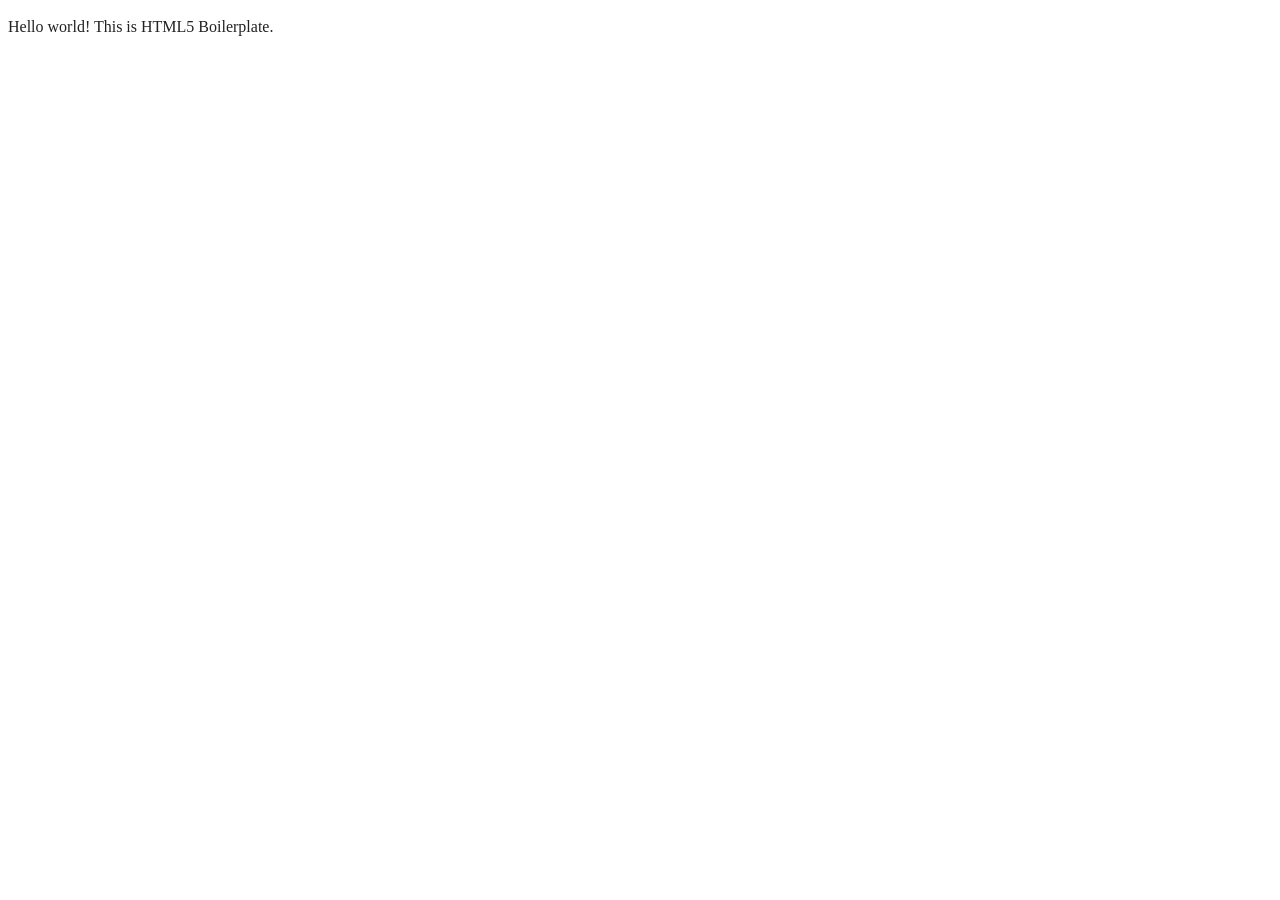
==== index.html @ 66fc0d20 "Initial commit" ====
<!doctype html>
<html class="no-js" lang="">

<head>
  <meta charset="utf-8">
  <meta name="viewport" content="width=device-width, initial-scale=1">
  <title></title>
  <link rel="stylesheet" href="css/style.css">
  <meta name="description" content="">

  <meta property="og:title" content="">
  <meta property="og:type" content="">
  <meta property="og:url" content="">
  <meta property="og:image" content="">
  <meta property="og:image:alt" content="">

  <link rel="icon" href="/favicon.ico" sizes="any">
  <link rel="icon" href="/icon.svg" type="image/svg+xml">
  <link rel="apple-touch-icon" href="icon.png">

  <link rel="manifest" href="site.webmanifest">
  <meta name="theme-color" content="#fafafa">
</head>

<body>

  <!-- Add your site or application content here -->
  <p>Hello world! This is HTML5 Boilerplate.</p>
  <script src="js/app.js"></script>

</body>

</html>
---- css/style.css ----
/*! HTML5 Boilerplate v9.0.1 | MIT License | https://html5boilerplate.com/ */

/* main.css 3.0.0 | MIT License | https://github.com/h5bp/main.css#readme */
/*
 * What follows is the result of much research on cross-browser styling.
 * Credit left inline and big thanks to Nicolas Gallagher, Jonathan Neal,
 * Kroc Camen, and the H5BP dev community and team.
 */

/* ==========================================================================
   Base styles: opinionated defaults
   ========================================================================== */

html {
  color: #222;
  font-size: 1em;
  line-height: 1.4;
}

/*
 * Remove text-shadow in selection highlight:
 * https://twitter.com/miketaylr/status/12228805301
 *
 * Customize the background color to match your design.
 */

::-moz-selection {
  background: #b3d4fc;
  text-shadow: none;
}

::selection {
  background: #b3d4fc;
  text-shadow: none;
}

/*
 * A better looking default horizontal rule
 */

hr {
  display: block;
  height: 1px;
  border: 0;
  border-top: 1px solid #ccc;
  margin: 1em 0;
  padding: 0;
}

/*
 * Remove the gap between audio, canvas, iframes,
 * images, videos and the bottom of their containers:
 * https://github.com/h5bp/html5-boilerplate/issues/440
 */

audio,
canvas,
iframe,
img,
svg,
video {
  vertical-align: middle;
}

/*
 * Remove default fieldset styles.
 */

fieldset {
  border: 0;
  margin: 0;
  padding: 0;
}

/*
 * Allow only vertical resizing of textareas.
 */

textarea {
  resize: vertical;
}

/* ==========================================================================
   Author's custom styles
   ========================================================================== */

/* ==========================================================================
   Helper classes
   ========================================================================== */

/*
 * Hide visually and from screen readers
 */

.hidden,
[hidden] {
  display: none !important;
}

/*
 * Hide only visually, but have it available for screen readers:
 * https://snook.ca/archives/html_and_css/hiding-content-for-accessibility
 *
 * 1. For long content, line feeds are not interpreted as spaces and small width
 *    causes content to wrap 1 word per line:
 *    https://medium.com/@jessebeach/beware-smushed-off-screen-accessible-text-5952a4c2cbfe
 */

.visually-hidden {
  border: 0;
  clip: rect(0, 0, 0, 0);
  height: 1px;
  margin: -1px;
  overflow: hidden;
  padding: 0;
  position: absolute;
  white-space: nowrap;
  width: 1px;
  /* 1 */
}

/*
 * Extends the .visually-hidden class to allow the element
 * to be focusable when navigated to via the keyboard:
 * https://www.drupal.org/node/897638
 */

.visually-hidden.focusable:active,
.visually-hidden.focusable:focus {
  clip: auto;
  height: auto;
  margin: 0;
  overflow: visible;
  position: static;
  white-space: inherit;
  width: auto;
}

/*
 * Hide visually and from screen readers, but maintain layout
 */

.invisible {
  visibility: hidden;
}

/*
 * Clearfix: contain floats
 *
 * The use of `table` rather than `block` is only necessary if using
 * `::before` to contain the top-margins of child elements.
 */

.clearfix::before,
.clearfix::after {
  content: "";
  display: table;
}

.clearfix::after {
  clear: both;
}

/* ==========================================================================
   EXAMPLE Media Queries for Responsive Design.
   These examples override the primary ('mobile first') styles.
   Modify as content requires.
   ========================================================================== */

@media only screen and (min-width: 35em) {
  /* Style adjustments for viewports that meet the condition */
}

@media print,
  (-webkit-min-device-pixel-ratio: 1.25),
  (min-resolution: 1.25dppx),
  (min-resolution: 120dpi) {
  /* Style adjustments for high resolution devices */
}

/* ==========================================================================
   Print styles.
   Inlined to avoid the additional HTTP request:
   https://www.phpied.com/delay-loading-your-print-css/
   ========================================================================== */

@media print {
  *,
  *::before,
  *::after {
    background: #fff !important;
    color: #000 !important;
    /* Black prints faster */
    box-shadow: none !important;
    text-shadow: none !important;
  }

  a,
  a:visited {
    text-decoration: underline;
  }

  a[href]::after {
    content: " (" attr(href) ")";
  }

  abbr[title]::after {
    content: " (" attr(title) ")";
  }

  /*
   * Don't show links that are fragment identifiers,
   * or use the `javascript:` pseudo protocol
   */
  a[href^="#"]::after,
  a[href^="javascript:"]::after {
    content: "";
  }

  pre {
    white-space: pre-wrap !important;
  }

  pre,
  blockquote {
    border: 1px solid #999;
    page-break-inside: avoid;
  }

  tr,
  img {
    page-break-inside: avoid;
  }

  p,
  h2,
  h3 {
    orphans: 3;
    widows: 3;
  }

  h2,
  h3 {
    page-break-after: avoid;
  }
}
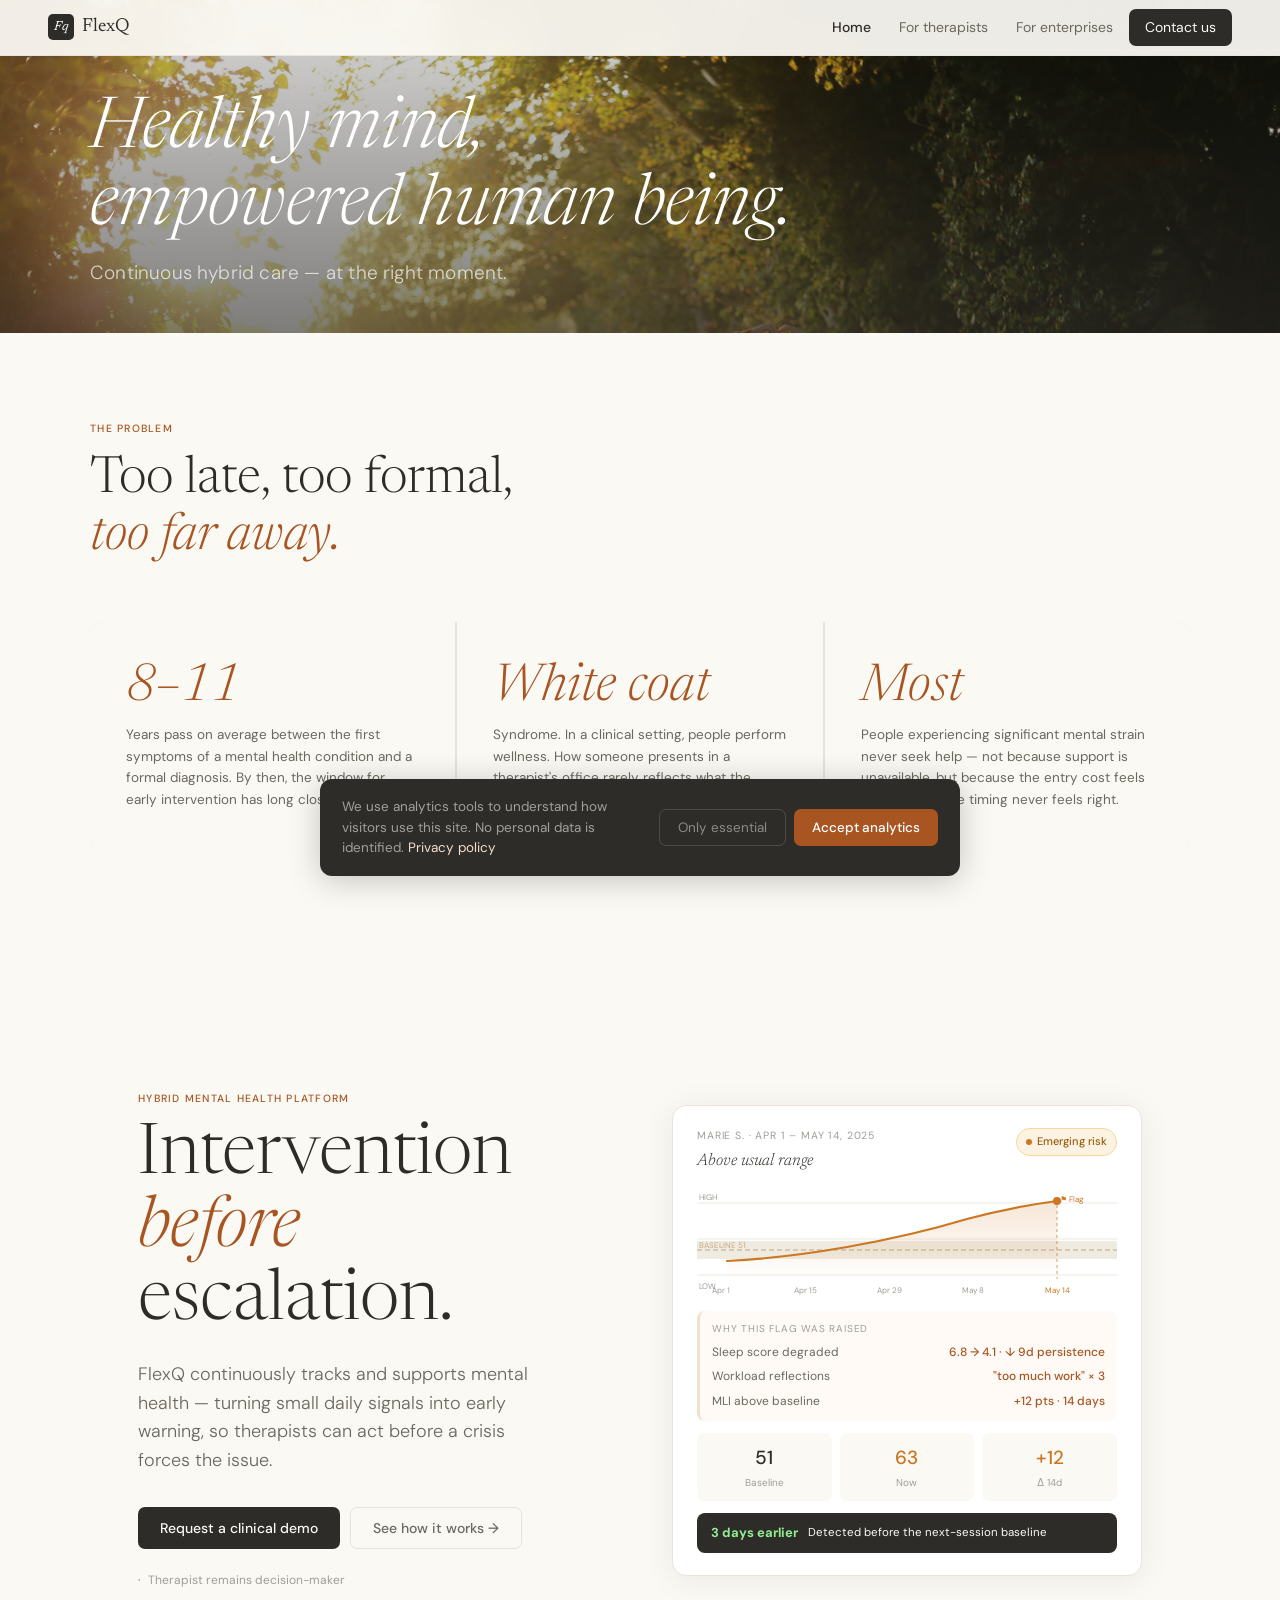
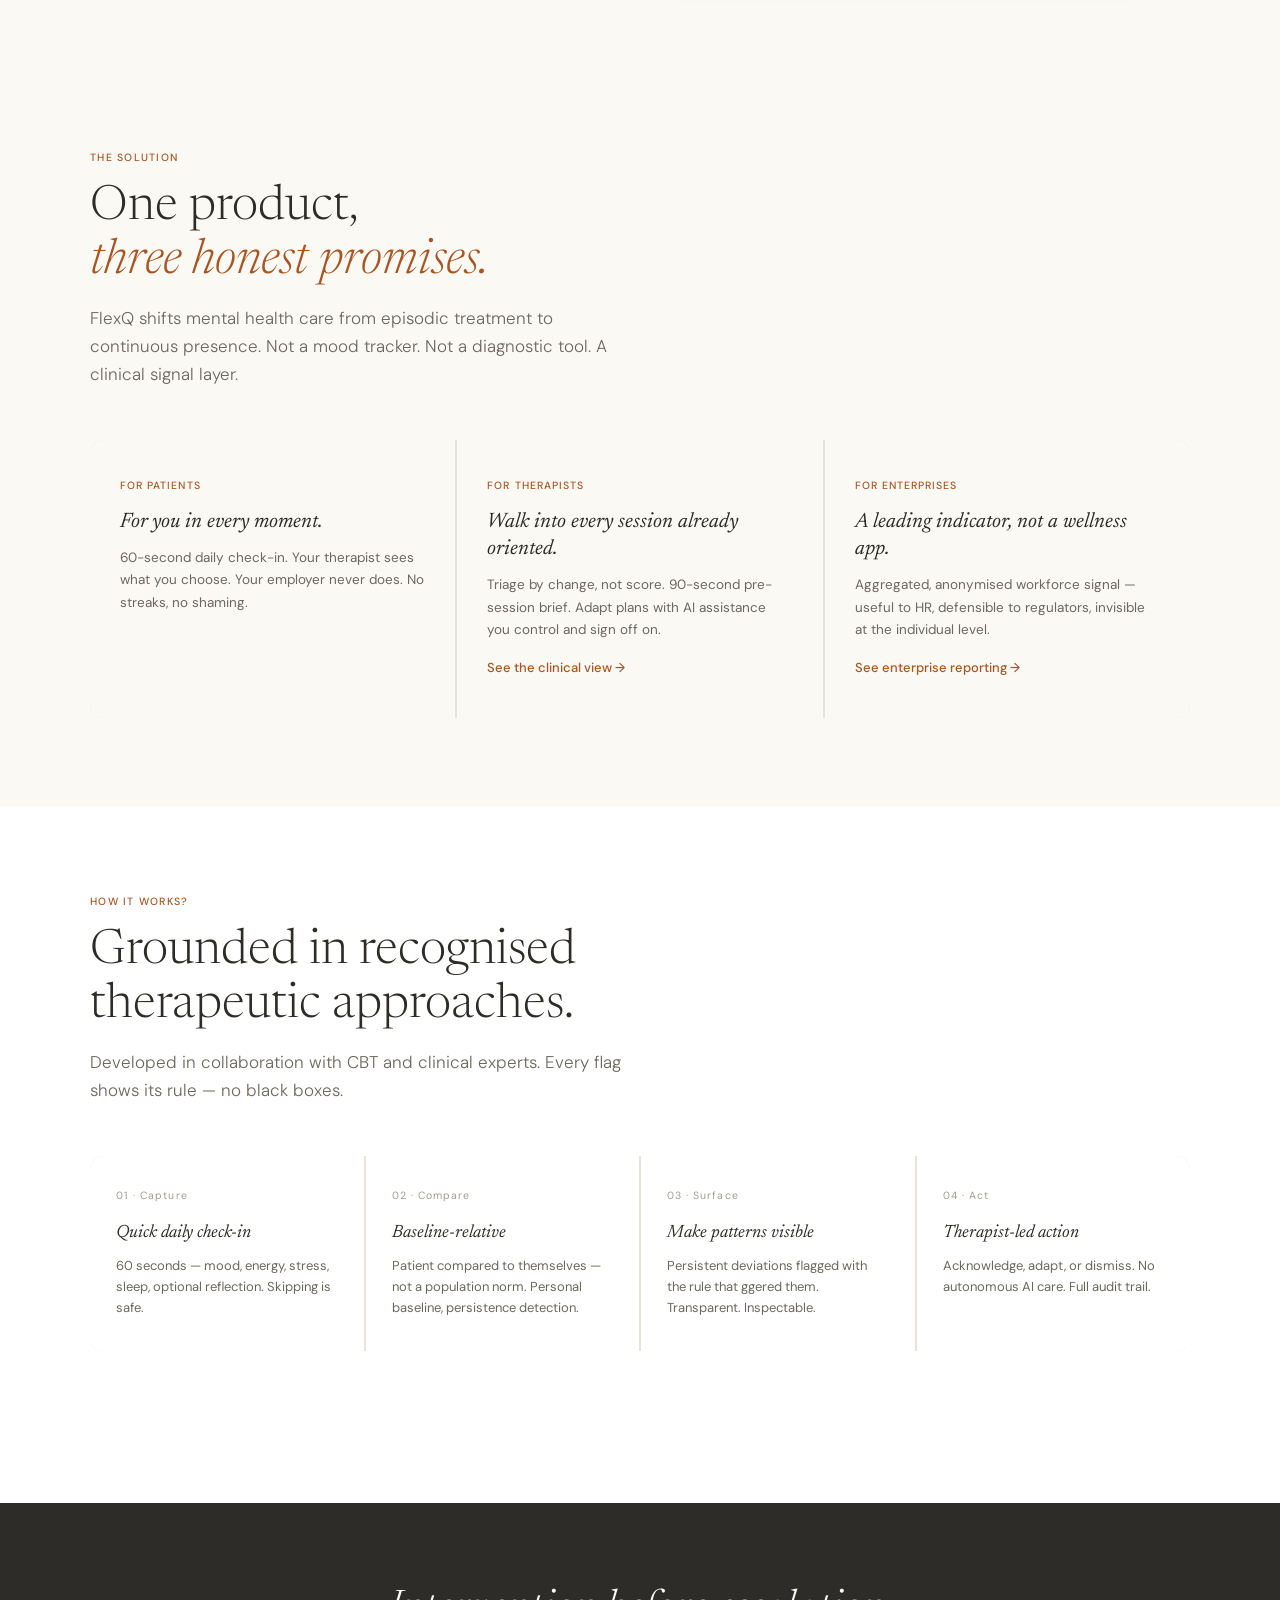
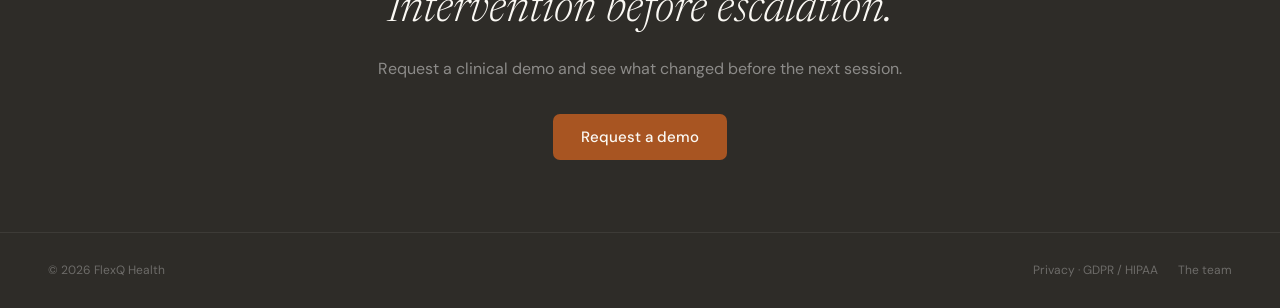
==== commit 38818f75: "Dechancked verzija weba" ====
--- a/index.html
+++ b/index.html
@@ -1,33 +1,178 @@
-<!doctype html>
-<html class="no-js" lang="">
-
+<!DOCTYPE html>
+<html lang="en">
 <head>
-  <meta charset="utf-8">
-  <meta name="viewport" content="width=device-width, initial-scale=1">
-  <title></title>
-  <link rel="stylesheet" href="css/style.css">
-  <meta name="description" content="">
-
-  <meta property="og:title" content="">
-  <meta property="og:type" content="">
-  <meta property="og:url" content="">
-  <meta property="og:image" content="">
-  <meta property="og:image:alt" content="">
-
-  <link rel="icon" href="/favicon.ico" sizes="any">
-  <link rel="icon" href="/icon.svg" type="image/svg+xml">
-  <link rel="apple-touch-icon" href="icon.png">
-
-  <link rel="manifest" href="site.webmanifest">
-  <meta name="theme-color" content="#fafafa">
+<meta charset="UTF-8">
+<meta name="viewport" content="width=device-width, initial-scale=1.0">
+<title>FlexQ — Intervention before escalation</title>
+<meta name="description" content="Continuous mental health signal layer between therapy sessions.">
+<link rel="preconnect" href="https://fonts.googleapis.com">
+<link href="https://fonts.googleapis.com/css2?family=Newsreader:ital,opsz,wght@0,6..72,300;0,6..72,400;1,6..72,300;1,6..72,400&family=DM+Sans:ital,wght@0,300;0,400;0,500;1,300&display=swap" rel="stylesheet">
+<link rel="stylesheet" href="css/site.css">
 </head>
-
 <body>
 
-  <!-- Add your site or application content here -->
-  <p>Hello world! This is HTML5 Boilerplate.</p>
-  <script src="js/app.js"></script>
+<nav>
+  <div class="logo" onclick="location.href='index.html'" style="cursor:pointer">
+    <div class="logo-icon">Fq</div>FlexQ
+  </div>
+  <button class="ham" onclick="toggleHam()" aria-label="Menu">
+    <span></span><span></span><span></span>
+  </button>
+  <div class="nav-links">
+    <a id="nav-landing" href="index.html" data-i18n="nav.home">Home</a>
+    <a id="nav-therapists" href="therapists.html" data-i18n="nav.therapists">For therapists</a>
+    <a id="nav-enterprise" href="enterprise.html" data-i18n="nav.enterprise">For enterprises</a>
+    <a onclick="openContact()" class="nav-cta" data-i18n="nav.contact">Contact us</a>
+  </div>
+</nav>
 
+<!-- Full-width image banner -->
+  <div style="position:relative;width:100%;height:clamp(220px,26vw,360px);overflow:hidden;margin-top:0">
+    <img src="img/work.jpg" alt="Healthy mind, empowered human being" style="width:100%;height:100%;object-fit:cover;object-position:top;display:block">
+    <div style="position:absolute;inset:0;background:linear-gradient(to bottom, rgba(46,44,40,.18) 0%, rgba(46,44,40,.62) 100%)"></div>
+    <div style="position:absolute;inset:0;display:flex;flex-direction:column;justify-content:flex-end;padding-bottom:44px">
+      <div style="max-width:1196px;margin:0 auto;width:100%;padding:0 48px">
+        <h2 style="font-family:'Newsreader',serif;font-size:clamp(32px,5.5vw,72px);font-weight:300;font-style:italic;color:#fff;line-height:1.1;margin-bottom:12px">Healthy mind,<br>empowered human being.</h2>
+        <p style="font-size:clamp(14px,1.6vw,19px);color:rgba(255,255,255,.7);font-weight:300;letter-spacing:.01em">Continuous hybrid care — at the right moment.</p>
+      </div>
+    </div>
+  </div>
+
+  <!-- WHY -->
+  <div class="why-band" style="background:var(--c);color:var(--dark)">
+    <div class="w">
+      <div class="eyebrow" style="color:var(--accent)" data-i18n="prob.eyebrow">The problem</div>
+      <h2 class="serif" style="font-size:clamp(36px,4vw,54px);margin-bottom:56px">Too late, too formal,<br><em>too far away.</em></h2>
+      <div class="why-stats" style="background:var(--border)">
+        <div class="why-stat" style="background:var(--c)"><div class="why-num">8–11</div><div class="why-desc" style="color:var(--mid)">Years pass on average between the first symptoms of a mental health condition and a formal diagnosis. By then, the window for early intervention has long closed.</div></div>
+        <div class="why-stat" style="background:var(--c)"><div class="why-num">White coat</div><div class="why-desc" style="color:var(--mid)">Syndrome. In a clinical setting, people perform wellness. How someone presents in a therapist's office rarely reflects what the previous two weeks actually felt like.</div></div>
+        <div class="why-stat" style="background:var(--c)"><div class="why-num" data-i18n="prob.stat3.num">Most</div><div class="why-desc" style="color:var(--mid)">People experiencing significant mental strain never seek help — not because support is unavailable, but because the entry cost feels too high and the timing never feels right.</div></div>
+      </div>
+    </div>
+  </div>
+
+  <div class="hero-grid">
+    <div>
+      <div class="eyebrow" data-i18n="hero.eyebrow">Hybrid Mental Health Platform</div>
+      <h1 class="hero-h1" data-i18n-html="hero.h1">Intervention<br><em>before</em><br>escalation.</h1>
+      <p class="hero-sub">FlexQ continuously tracks and supports mental health — turning small daily signals into early warning, so therapists can act before a crisis forces the issue.</p>
+      <div class="hero-actions">
+        <button class="btn btn-dark" onclick="openContact()" data-i18n="cta.demo">Request a clinical demo</button>
+        <button class="btn btn-ghost" onclick="showPage('therapists')" data-i18n="hero.cta2">See how it works →</button>
+      </div>
+      <div class="hero-trust">
+        <span data-i18n="hero.trust">Therapist remains decision-maker</span>
+      </div>
+    </div>
+    <div>
+      <div class="sig-card">
+        <div class="sig-header">
+          <div>
+            <div class="sig-meta">Marie S. · Apr 1 – May 14, 2025</div>
+            <div class="sig-title">Above usual range</div>
+          </div>
+          <div class="risk-pill"><div class="risk-dot"></div>Emerging risk</div>
+        </div>
+        <svg viewBox="0 0 420 110" width="100%" height="110" preserveAspectRatio="none" xmlns="http://www.w3.org/2000/svg" style="display:block;margin-bottom:12px">
+          <defs>
+            <linearGradient id="tg" x1="0" y1="0" x2="0" y2="1">
+              <stop offset="0%" stop-color="#cc7722" stop-opacity=".18"/>
+              <stop offset="100%" stop-color="#cc7722" stop-opacity="0"/>
+            </linearGradient>
+          </defs>
+          <line x1="0" y1="14" x2="420" y2="14" stroke="#e8e4db" stroke-width=".8"/>
+          <line x1="0" y1="50" x2="420" y2="50" stroke="#e8e4db" stroke-width=".8"/>
+          <line x1="0" y1="86" x2="420" y2="86" stroke="#e8e4db" stroke-width=".8"/>
+          <rect x="0" y="52" width="420" height="18" fill="#f0ebe1" rx="1"/>
+          <line x1="0" y1="61" x2="420" y2="61" stroke="#c4a882" stroke-width="1.2" stroke-dasharray="5,3"/>
+          <text x="2" y="59" font-size="8" fill="#c4a882" font-family="DM Sans,sans-serif">BASELINE 51</text>
+          <text x="2" y="11" font-size="8" fill="#a09d98" font-family="DM Sans,sans-serif">HIGH</text>
+          <text x="2" y="100" font-size="8" fill="#a09d98" font-family="DM Sans,sans-serif">LOW</text>
+          <line x1="360" y1="10" x2="360" y2="90" stroke="#cc7722" stroke-width="1" stroke-dasharray="3,3" opacity=".7"/>
+          <text x="363" y="13" font-size="8" fill="#cc7722" font-family="DM Sans,sans-serif">⚑ Flag</text>
+          <path d="M30,72 C70,70 110,65 150,58 C190,51 230,42 270,30 C300,22 330,16 360,12 L360,90 L30,90 Z" fill="url(#tg)"/>
+          <path d="M30,72 C70,70 110,65 150,58 C190,51 230,42 270,30 C300,22 330,16 360,12" fill="none" stroke="#cc7722" stroke-width="2.2" stroke-linecap="round" stroke-linejoin="round"/>
+          <circle cx="360" cy="12" r="4" fill="#cc7722"/>
+          <text x="24"  y="104" font-size="8" fill="#a09d98" text-anchor="middle" font-family="DM Sans,sans-serif">Apr 1</text>
+          <text x="108" y="104" font-size="8" fill="#a09d98" text-anchor="middle" font-family="DM Sans,sans-serif">Apr 15</text>
+          <text x="192" y="104" font-size="8" fill="#a09d98" text-anchor="middle" font-family="DM Sans,sans-serif">Apr 29</text>
+          <text x="276" y="104" font-size="8" fill="#a09d98" text-anchor="middle" font-family="DM Sans,sans-serif">May 8</text>
+          <text x="360" y="104" font-size="8" fill="#cc7722" text-anchor="middle" font-family="DM Sans,sans-serif">May 14</text>
+        </svg>
+        <div class="flag-box">
+          <div class="flag-title">Why this flag was raised</div>
+          <div class="flag-row"><span style="color:var(--mid)">Sleep score degraded</span><span class="flag-val">6.8 → 4.1 · ↓ 9d persistence</span></div>
+          <div class="flag-row"><span style="color:var(--mid)">Workload reflections</span><span class="flag-val">"too much work" × 3</span></div>
+          <div class="flag-row"><span style="color:var(--mid)">MLI above baseline</span><span class="flag-val">+12 pts · 14 days</span></div>
+        </div>
+        <div class="sig-stats">
+          <div class="ss"><div class="ss-v">51</div><div class="ss-l">Baseline</div></div>
+          <div class="ss"><div class="ss-v hi">63</div><div class="ss-l">Now</div></div>
+          <div class="ss"><div class="ss-v hi">+12</div><div class="ss-l">Δ 14d</div></div>
+        </div>
+        <div class="sig-badge"><strong>3 days earlier</strong>Detected before the next-session baseline</div>
+      </div>
+    </div>
+  </div>
+
+  <!-- WHAT -->
+  <div class="pad">
+    <div class="w">
+      <div class="eyebrow" data-i18n="sol.eyebrow">The solution</div>
+      <h2 class="serif" style="font-size:clamp(34px,3.8vw,52px);margin-bottom:14px" data-i18n-html="sol.h2">One product,<br><em>three honest promises.</em></h2>
+      <p style="font-size:17px;color:var(--mid);font-weight:300;line-height:1.65;max-width:540px;margin-bottom:52px" data-i18n="sol.intro">FlexQ shifts mental health care from episodic treatment to continuous presence. Not a mood tracker. Not a diagnostic tool. A clinical signal layer.</p>
+      <div class="promises">
+        <div class="promise"><div class="p-tag" data-i18n="sol.p1.tag">For patients</div><h3>For you in every moment.</h3><p>60-second daily check-in. Your therapist sees what you choose. Your employer never does. No streaks, no shaming.</p></div>
+        <div class="promise"><div class="p-tag" data-i18n="sol.p2.tag">For therapists</div><h3 data-i18n="sol.p2.h3">Walk into every session already oriented.</h3><p>Triage by change, not score. 90-second pre-session brief. Adapt plans with AI assistance you control and sign off on.</p><button class="p-link" onclick="showPage('therapists')" data-i18n="sol.p2.cta">See the clinical view →</button></div>
+        <div class="promise"><div class="p-tag" data-i18n="sol.p3.tag">For enterprises</div><h3 data-i18n="sol.p3.h3">A leading indicator, not a wellness app.</h3><p>Aggregated, anonymised workforce signal — useful to HR, defensible to regulators, invisible at the individual level.</p><button class="p-link" onclick="showPage('enterprise')" data-i18n="sol.p3.cta">See enterprise reporting →</button></div>
+      </div>
+    </div>
+  </div>
+
+  <!-- HOW -->
+  <div style="background:var(--white);padding:88px 48px">
+    <div class="w">
+      <div class="eyebrow" data-i18n="how.eyebrow">How it works?</div>
+      <h2 class="serif" style="font-size:clamp(34px,3.8vw,52px);margin-bottom:14px" data-i18n-html="how.h2">Grounded in recognised<br>therapeutic approaches.</h2>
+      <p style="font-size:17px;color:var(--mid);font-weight:300;line-height:1.65;max-width:540px;margin-bottom:52px">Developed in collaboration with CBT and clinical experts. Every flag shows its rule — no black boxes.</p>
+      <div class="how-steps">
+        <div class="step"><div class="step-n" data-i18n="how.s1.n">01 · Capture</div><h3 data-i18n="how.s1.h3">Quick daily check-in</h3><p>60 seconds — mood, energy, stress, sleep, optional reflection. Skipping is safe.</p></div>
+        <div class="step"><div class="step-n" data-i18n="how.s2.n">02 · Compare</div><h3 data-i18n="how.s2.h3">Baseline-relative</h3><p>Patient compared to themselves — not a population norm. Personal baseline, persistence detection.</p></div>
+        <div class="step"><div class="step-n" data-i18n="how.s3.n">03 · Surface</div><h3 data-i18n="how.s3.h3">Make patterns visible</h3><p>Persistent deviations flagged with the rule that <tri></tri>ggered them. Transparent. Inspectable.</p></div>
+        <div class="step"><div class="step-n" data-i18n="how.s4.n">04 · Act</div><h3 data-i18n="how.s4.h3">Therapist-led action</h3><p data-i18n="how.s4.p">Acknowledge, adapt, or dismiss. No autonomous AI care. Full audit trail.</p></div>
+      </div>
+
+    </div>
+  </div>
+
+  <div class="cta-band">
+    <h2 data-i18n="landing.cta.h2">Intervention before escalation.</h2>
+    <p data-i18n="landing.cta.p">Request a clinical demo and see what changed before the next session.</p>
+    <button class="btn btn-accent" style="font-size:15px;padding:13px 28px" onclick="openContact()">Request a demo</button>
+  </div>
+  <footer>
+    <span>© 2026 FlexQ Health</span>
+    <div style="display:flex;gap:20px"><a href="privacy.html" data-i18n="footer.privacy">Privacy · GDPR / HIPAA</a><a href="team.html" data-i18n="footer.team">The team</a></div>
+  </footer>
+
+<!-- Cookie banner -->
+<div id="cookie-banner" role="dialog" aria-label="Cookie consent">
+  <p>We use analytics tools to understand how visitors use this site. No personal data is identified.
+    <a href="privacy.html" data-i18n-void>Privacy policy</a>
+  </p>
+  <div class="cb-btns">
+    <button class="cb-decline" onclick="cookieChoice(false)" data-i18n="cookie.decline">Only essential</button>
+    <button class="cb-accept" onclick="cookieChoice(true)" data-i18n="cookie.accept">Accept analytics</button>
+  </div>
+</div>
+
+<!-- Lightbox -->
+<div id="lb-overlay" role="dialog" aria-modal="true" aria-label="Enlarged image">
+  <button id="lb-close" onclick="closeLightbox()" aria-label="Close">&#x2715;</button>
+  <img id="lb-img" src="" alt=""/>
+  <div id="lb-screen-wrap"></div>
+</div>
+
+<script src="js/site.js"></script>
 </body>
-
 </html>
--- a/css/site.css
+++ b/css/site.css
@@ -0,0 +1,323 @@
+:root{
+  --c:#fbf9f4; --dark:#2e2c28; --mid:#6b6860; --light:#a09d98;
+  --border:#e8e4db; --accent:#a85522; --accent-l:#f0e0d0;
+  --amber:#cc7722; --green:#2d6a4f; --red:#b03020; --white:#ffffff;
+}
+*,*::before,*::after{box-sizing:border-box;margin:0;padding:0}
+html{scroll-behavior:smooth}
+body{background:var(--c);color:var(--dark);font-family:'DM Sans',sans-serif;font-size:16px;line-height:1.6;overflow-x:hidden}
+
+/* NAV */
+nav{position:fixed;top:0;left:0;right:0;z-index:200;height:56px;padding:0 48px;
+  display:flex;align-items:center;justify-content:space-between;
+  background:rgba(251,249,244,.94);backdrop-filter:blur(14px);border-bottom:1px solid var(--border)}
+.logo{display:flex;align-items:center;gap:8px;cursor:pointer;font-family:'Newsreader',serif;font-size:19px;color:var(--dark)}
+.logo-icon{width:26px;height:26px;background:var(--dark);border-radius:5px;display:flex;align-items:center;justify-content:center;color:var(--c);font-style:italic;font-size:13px}
+.nav-links{display:flex;gap:4px;align-items:center}
+.nav-links a{font-size:14px;color:var(--mid);padding:6px 12px;border-radius:6px;cursor:pointer;border:none;background:none;font-family:'DM Sans',sans-serif;transition:all .18s;text-decoration:none}
+.nav-links a:hover{background:var(--border);color:var(--dark)}
+.nav-links a.active{color:var(--dark);font-weight:500}
+.nav-cta{background:var(--dark)!important;color:var(--c)!important;border-radius:7px!important;padding:7px 16px!important}
+.nav-cta:hover{background:#1c1b18!important}
+
+/* HAMBURGER */
+.ham{display:none;flex-direction:column;justify-content:center;gap:5px;width:32px;height:32px;cursor:pointer;background:none;border:none;padding:4px;z-index:210}
+.ham span{display:block;width:20px;height:1.8px;background:var(--dark);border-radius:2px;transition:all .28s cubic-bezier(.4,.0,.2,1);transform-origin:center}
+.ham.open span:nth-child(1){transform:translateY(6.8px) rotate(45deg)}
+.ham.open span:nth-child(2){opacity:0;transform:scaleX(0)}
+.ham.open span:nth-child(3){transform:translateY(-6.8px) rotate(-45deg)}
+
+@media(max-width:860px){
+  .ham{display:flex}
+  .nav-links{
+    display:none;
+    position:fixed;top:56px;left:0;width:100%;height:auto;
+    flex-direction:column;align-items:stretch;gap:0;
+    background-color:#fbf9f4;
+    padding:12px 20px 20px;
+    z-index:201;
+    border-bottom:1px solid var(--border);
+    box-shadow:0 8px 24px rgba(0,0,0,.07);
+  }
+  .nav-links.open{display:flex}
+  .nav-links a{display:block;font-size:17px;padding:14px 0;border-bottom:1px solid var(--border);border-radius:0;text-align:left;color:var(--dark)}
+  .nav-links a:last-child{border-bottom:none}
+  .nav-cta{display:block;margin-top:12px;text-align:center!important;border-bottom:none!important;border-radius:9px!important;padding:13px 20px!important}
+}
+
+/* PAGES */
+.page{display:none;padding-top:56px}
+.page.active{display:block}
+
+/* SHARED */
+.eyebrow{font-size:10.5px;letter-spacing:.12em;text-transform:uppercase;color:var(--accent);font-weight:500;margin-bottom:14px}
+.w{max-width:1100px;margin:0 auto}
+.pad{padding:88px 48px}
+.btn{border:none;font-family:'DM Sans',sans-serif;font-size:14px;font-weight:500;cursor:pointer;border-radius:7px;padding:11px 22px;transition:all .18s}
+.btn-dark{background:var(--dark);color:var(--c)}.btn-dark:hover{background:#1c1b18;transform:translateY(-1px)}
+.btn-ghost{background:none;color:var(--mid);border:1px solid var(--border)}.btn-ghost:hover{border-color:var(--dark);color:var(--dark)}
+.btn-accent{background:var(--accent);color:var(--c)}.btn-accent:hover{background:#8a4118}
+.serif{font-family:'Newsreader',serif;font-weight:300;line-height:1.12}
+.serif em{font-style:italic;color:var(--accent)}
+
+/* GRID CELLS */
+.g2{display:grid;grid-template-columns:1fr 1fr;gap:2px;background:var(--border);border-radius:13px;overflow:hidden}
+.g3{display:grid;grid-template-columns:1fr 1fr 1fr;gap:2px;background:var(--border);border-radius:13px;overflow:hidden}
+.g4{display:grid;grid-template-columns:repeat(4,1fr);gap:2px;background:var(--border);border-radius:13px;overflow:hidden}
+.cell{background:var(--white);padding:32px}
+.cell.cream{background:var(--c)}
+
+/* CTA BAND */
+.cta-band{background:var(--dark);padding:72px 48px;text-align:center}
+.cta-band h2{font-family:'Newsreader',serif;font-size:clamp(30px,3.5vw,48px);font-weight:300;font-style:italic;color:var(--c);margin-bottom:10px}
+.cta-band p{color:rgba(255,255,255,.45);margin-bottom:32px;font-size:16px}
+
+/* FOOTER */
+footer{background:var(--dark);padding:28px 48px;display:flex;align-items:center;justify-content:space-between;font-size:12px;color:rgba(255,255,255,.3);border-top:1px solid rgba(255,255,255,.07)}
+footer a{color:rgba(255,255,255,.3);text-decoration:none;transition:color .15s}
+footer a:hover{color:rgba(255,255,255,.55)}
+
+/* ══ SCREENSHOT FRAME ══ */
+.ss-frame{
+  border-radius:10px;overflow:hidden;
+  box-shadow:0 2px 8px rgba(0,0,0,.05),0 16px 48px rgba(0,0,0,.1);
+  border:1px solid rgba(0,0,0,.05);
+  background:var(--white);
+  width:100%;
+}
+.ss-frame img{width:100%;height:auto;display:block}
+
+/* ══════════ LANDING ══════════ */
+.hero-grid{
+  display:grid;grid-template-columns:1fr 1fr;gap:64px;align-items:center;
+  padding:80px 48px 72px;max-width:1100px;margin:0 auto;
+}
+.hero-h1{font-family:'Newsreader',serif;font-size:clamp(48px,5.5vw,70px);font-weight:300;line-height:1.04;margin-bottom:20px}
+.hero-h1 em{font-style:italic;color:var(--accent)}
+.hero-sub{font-size:18px;color:var(--mid);font-weight:300;line-height:1.6;margin-bottom:32px;max-width:420px}
+.hero-actions{display:flex;gap:10px;flex-wrap:wrap;margin-bottom:22px}
+.hero-trust{display:flex;gap:20px;font-size:12px;color:var(--light)}
+.hero-trust span::before{content:'·';margin-right:8px;color:var(--accent)}
+
+/* Signal card */
+.sig-card{background:var(--white);border-radius:14px;border:1px solid var(--border);box-shadow:0 4px 32px rgba(0,0,0,.07);padding:22px 24px}
+.sig-header{display:flex;justify-content:space-between;align-items:flex-start;margin-bottom:14px}
+.sig-meta{font-size:10.5px;letter-spacing:.08em;text-transform:uppercase;color:var(--light);margin-bottom:3px}
+.sig-title{font-family:'Newsreader',serif;font-size:17px;font-style:italic;font-weight:300}
+.risk-pill{display:inline-flex;align-items:center;gap:5px;font-size:11px;font-weight:500;padding:4px 9px;border-radius:20px;background:#fef3e2;color:#9a5c10;border:1px solid #f5d8a0;white-space:nowrap}
+.risk-dot{width:6px;height:6px;border-radius:50%;background:var(--amber);animation:pulse 2s infinite}
+@keyframes pulse{0%,100%{opacity:1}50%{opacity:.35}}
+
+.flag-box{background:#fffaf5;border-radius:8px;padding:10px 12px;margin:12px 0;border-left:3px solid var(--accent-l)}
+.flag-title{font-size:10px;letter-spacing:.08em;text-transform:uppercase;color:var(--light);margin-bottom:6px}
+.flag-row{display:flex;justify-content:space-between;font-size:12px;margin-top:5px}
+.flag-val{color:var(--accent);font-weight:500}
+
+.sig-stats{display:grid;grid-template-columns:1fr 1fr 1fr;gap:8px;margin-top:12px}
+.ss{text-align:center;background:var(--c);border-radius:7px;padding:10px 6px}
+.ss-v{font-size:19px;font-weight:500}
+.ss-v.hi{color:var(--amber)}
+.ss-l{font-size:10px;color:var(--light);margin-top:2px}
+.sig-badge{margin-top:12px;background:var(--dark);color:var(--c);border-radius:8px;padding:10px 14px;font-size:11.5px;line-height:1.5;display:flex;align-items:center;gap:10px}
+.sig-badge strong{color:#90ee90;font-size:13px;white-space:nowrap}
+
+/* WHY */
+.why-band{background:var(--dark);color:var(--c);padding:88px 48px}
+.why-stats{display:grid;grid-template-columns:1fr 1fr 1fr;gap:2px;background:rgba(255,255,255,.07);border-radius:13px;overflow:hidden;margin-bottom:72px}
+.why-stat{padding:40px 36px;background:rgba(255,255,255,.03)}
+.why-num{font-family:'Newsreader',serif;font-size:52px;font-weight:300;font-style:italic;color:var(--accent);line-height:1;margin-bottom:10px}
+.why-desc{font-size:13.5px;color:rgba(255,255,255,.48);line-height:1.6}
+.why-q-block{display:grid;grid-template-columns:1fr 1fr;gap:60px;align-items:center}
+.why-q-block img{width:100%;height:360px;object-fit:cover;border-radius:12px;filter:grayscale(15%)}
+.why-quote{font-family:'Newsreader',serif;font-size:26px;font-weight:300;font-style:italic;line-height:1.45;color:rgba(255,255,255,.82);margin-bottom:22px}
+.why-quote strong{font-style:normal;color:var(--accent);font-weight:400}
+.why-note{font-size:13.5px;color:rgba(255,255,255,.38);line-height:1.7}
+
+/* WHAT */
+.promises{display:grid;grid-template-columns:1fr 1fr 1fr;gap:2px;background:var(--border);border-radius:13px;overflow:hidden}
+.promise{background:var(--c);padding:38px 30px;transition:background .18s;cursor:default}
+.promise:hover{background:var(--white)}
+.p-tag{font-size:10.5px;letter-spacing:.1em;text-transform:uppercase;color:var(--accent);font-weight:500;margin-bottom:14px}
+.promise h3{font-family:'Newsreader',serif;font-size:21px;font-style:italic;font-weight:400;line-height:1.3;margin-bottom:11px}
+.promise p{font-size:13.5px;color:var(--mid);line-height:1.65}
+.p-link{display:inline-flex;align-items:center;gap:5px;margin-top:18px;font-size:13px;font-weight:500;color:var(--accent);cursor:pointer;border:none;background:none;font-family:'DM Sans',sans-serif;padding:0}
+.p-link:hover{text-decoration:underline}
+
+/* HOW */
+.how-steps{display:grid;grid-template-columns:repeat(4,1fr);gap:2px;background:var(--border);border-radius:13px;overflow:hidden;margin-bottom:64px}
+.step{background:var(--white);padding:32px 26px}
+.step-n{font-size:10.5px;letter-spacing:.1em;color:var(--light);margin-bottom:14px}
+.step h3{font-family:'Newsreader',serif;font-size:18px;font-style:italic;font-weight:400;margin-bottom:9px}
+.step p{font-size:13px;color:var(--mid);line-height:1.6}
+
+/* ══════════ THERAPISTS ══════════ */
+.pg-hero{display:grid;grid-template-columns:1fr 1fr;gap:64px;align-items:center;padding:80px 48px 64px;max-width:1100px;margin:0 auto}
+.pg-hero h1{font-family:'Newsreader',serif;font-size:clamp(38px,4.5vw,56px);font-weight:300;line-height:1.1;margin-bottom:18px}
+.pg-hero h1 em{font-style:italic;color:var(--accent)}
+.pg-hero p{font-size:17px;color:var(--mid);font-weight:300;line-height:1.65;margin-bottom:28px;max-width:440px}
+.pg-hero img{width:100%;height:460px;object-fit:cover;border-radius:14px}
+
+/* Feature blocks */
+.feats{padding:80px 48px;max-width:1100px;margin:0 auto}
+.feat{display:grid;grid-template-columns:5fr 7fr;gap:64px;align-items:start;margin-bottom:80px}
+.feat:last-child{margin-bottom:0}
+.feat.rev{grid-template-columns:7fr 5fr}
+.feat.rev .feat-text{order:2}
+.feat.rev .feat-img{order:1}
+.feat-n{font-size:10.5px;letter-spacing:.12em;text-transform:uppercase;color:var(--light);font-weight:500;margin-bottom:10px}
+.feat h3{font-family:'Newsreader',serif;font-size:28px;font-style:italic;font-weight:300;line-height:1.2;margin-bottom:14px}
+.feat p{font-size:15px;color:var(--mid);line-height:1.7;margin-bottom:10px}
+.feat-img{align-self:start}
+
+/* Trust */
+.trust-band{background:var(--c);border-top:1px solid var(--border);border-bottom:1px solid var(--border);padding:72px 48px}
+.trust-band h2{font-family:'Newsreader',serif;font-size:38px;font-weight:300;font-style:italic;margin-bottom:42px}
+.trust-cell h4{font-size:14.5px;font-weight:500;margin-bottom:7px}
+.trust-cell p{font-size:13px;color:var(--mid);line-height:1.65}
+
+/* ══════════ ENTERPRISE ══════════ */
+.ent-hero{background:var(--dark);padding:80px 48px}
+.ent-hero-inner{max-width:1100px;margin:0 auto;display:grid;grid-template-columns:1fr 1fr;gap:64px;align-items:center}
+.ent-hero h1{font-family:'Newsreader',serif;font-size:clamp(36px,4vw,52px);font-weight:300;line-height:1.12;margin-bottom:18px;color:var(--c)}
+.ent-hero h1 em{font-style:italic;color:var(--accent)}
+.ent-hero p{font-size:17px;color:rgba(255,255,255,.48);font-weight:300;line-height:1.65;margin-bottom:28px;max-width:440px}
+.ent-hero img{width:100%;height:380px;object-fit:cover;border-radius:14px;filter:brightness(.85)}
+
+/* Enterprise HR card (SVG based) */
+.ent-hr-wrap{display:grid;grid-template-columns:2fr 1fr;gap:16px;margin-bottom:64px}
+.hr-chart-card{background:var(--white);border:1px solid var(--border);border-radius:12px;padding:24px;}
+.hr-chart-card-meta{font-size:10px;letter-spacing:.1em;text-transform:uppercase;color:var(--light);margin-bottom:6px}
+.hr-chart-card-title{font-family:'Newsreader',serif;font-size:22px;font-style:italic;font-weight:300;display:flex;justify-content:space-between;align-items:center;margin-bottom:16px}
+.hr-norm-pill{font-size:11px;font-weight:500;padding:4px 10px;border-radius:20px;background:#fef3e2;color:#9a5c10;border:1px solid #f5d8a0}
+.hr-footer{font-size:11px;color:var(--light);margin-top:10px;line-height:1.5}
+.hr-side{display:flex;flex-direction:column;gap:12px}
+.hr-info-card{background:var(--white);border:1px solid var(--border);border-radius:12px;padding:20px}
+.hr-info-card h4{font-size:10px;letter-spacing:.1em;text-transform:uppercase;color:var(--light);margin-bottom:12px}
+.hr-info-item{display:flex;align-items:center;gap:8px;font-size:13px;color:var(--mid);padding:5px 0;border-bottom:1px solid var(--border)}
+.hr-info-item:last-child{border-bottom:none}
+.hr-info-item.shown::before{content:'✓';color:var(--green);font-size:11px;font-weight:700;flex-shrink:0}
+.hr-info-item.never::before{content:'×';color:var(--red);font-size:13px;font-weight:700;flex-shrink:0}
+
+.val-num{font-size:10.5px;letter-spacing:.1em;color:var(--light);margin-bottom:10px}
+.val-card h3{font-family:'Newsreader',serif;font-size:20px;font-style:italic;font-weight:400;margin-bottom:5px}
+.val-tag{font-size:11px;color:var(--accent);margin-bottom:11px;font-style:italic}
+.val-card p{font-size:13px;color:var(--mid);line-height:1.65}
+
+.tl-item{background:rgba(255,255,255,.04);padding:32px 26px}
+.tl-week{font-size:10.5px;letter-spacing:.1em;text-transform:uppercase;color:var(--accent);font-weight:500;margin-bottom:10px}
+.tl-item h3{font-family:'Newsreader',serif;font-size:17px;font-style:italic;font-weight:400;margin-bottom:8px;color:var(--c)}
+.tl-item p{font-size:13px;color:rgba(255,255,255,.38);line-height:1.6}
+
+@media(max-width:860px){
+  nav{padding:0 20px}
+  .hero-grid,.pg-hero,.ent-hero-inner,.why-q-block{grid-template-columns:1fr;gap:36px}
+  .hero-grid,.pg-hero{padding:52px 24px 40px}
+  .pad{padding:56px 24px}
+  .why-band,.trust-band,.cta-band,.ent-hero{padding:56px 24px}
+  .why-stats,.promises,.how-steps,.g2,.g3,.g4{grid-template-columns:1fr}
+  .feat,.feat.rev{grid-template-columns:1fr;gap:32px}
+  .feat.rev .feat-text,.feat.rev .feat-img{order:unset}
+  .ent-hr-wrap{grid-template-columns:1fr}
+  footer{flex-direction:column;gap:14px;text-align:center}
+  .jobs-row{grid-template-columns:1fr!important;gap:28px!important}
+  .jobs-screen{order:-1}
+  .screen-viewport{height:215px!important}
+  .screen-content{transform:scale(0.22)!important}
+}
+
+/* ══ CONTACT MODAL ══ */
+#contact-overlay{
+  position:fixed;inset:0;z-index:10000;background:rgba(46,44,40,.72);
+  backdrop-filter:blur(6px);display:none;align-items:center;justify-content:center;padding:24px
+}
+#contact-overlay.open{display:flex}
+#contact-modal{
+  background:var(--c);border-radius:16px;padding:40px 40px 36px;
+  width:100%;max-width:480px;position:relative;
+  box-shadow:0 24px 64px rgba(0,0,0,.28)
+}
+#contact-modal h2{font-family:'Newsreader',serif;font-size:26px;font-weight:300;font-style:italic;margin-bottom:6px}
+#contact-modal .modal-sub{font-size:14px;color:var(--mid);margin-bottom:28px;line-height:1.5}
+.modal-field{margin-bottom:16px}
+.modal-field label{display:block;font-size:12px;font-weight:500;color:var(--dark);letter-spacing:.04em;margin-bottom:6px}
+.modal-field input,.modal-field textarea,.modal-field select{
+  width:100%;border:1px solid var(--border);border-radius:8px;
+  padding:11px 14px;font-size:14px;font-family:'DM Sans',sans-serif;
+  background:var(--white);color:var(--dark);outline:none;transition:border-color .15s
+}
+.modal-field input:focus,.modal-field textarea:focus,.modal-field select:focus{border-color:var(--dark)}
+.modal-field textarea{resize:vertical;min-height:90px;line-height:1.5}
+.modal-send{
+  width:100%;background:var(--accent);color:#fff;border:none;border-radius:8px;
+  padding:13px;font-size:15px;font-family:'DM Sans',sans-serif;font-weight:500;
+  cursor:pointer;margin-top:8px;transition:opacity .15s
+}
+.modal-send:hover{opacity:.88}
+.modal-note{font-size:11.5px;color:var(--light);text-align:center;margin-top:10px;line-height:1.5}
+.modal-close{
+  position:absolute;top:16px;right:18px;background:none;border:none;
+  font-size:20px;color:var(--light);cursor:pointer;line-height:1;padding:4px 6px;border-radius:5px
+}
+.modal-close:hover{color:var(--dark);background:var(--border)}
+
+/* ══ COOKIE BANNER ══ */
+#cookie-banner{
+  position:fixed;bottom:24px;left:50%;transform:translateX(-50%);
+  z-index:9999;background:var(--dark);border-radius:12px;
+  padding:18px 22px;display:none;align-items:center;gap:20px;flex-wrap:wrap;
+  max-width:640px;width:calc(100% - 48px);
+  box-shadow:0 4px 32px rgba(0,0,0,.22);font-size:13.5px;line-height:1.5
+}
+#cookie-banner p{flex:1;color:rgba(255,255,255,.55);min-width:180px;margin:0}
+#cookie-banner p a{color:var(--accent-l);text-decoration:none;cursor:pointer}
+#cookie-banner p a:hover{text-decoration:underline}
+.cb-btns{display:flex;gap:8px;flex-shrink:0}
+.cb-accept{background:var(--accent);color:#fff;border:none;padding:9px 18px;border-radius:7px;
+  font-size:13.5px;font-family:'DM Sans',sans-serif;font-weight:500;cursor:pointer;transition:opacity .15s}
+.cb-accept:hover{opacity:.88}
+.cb-decline{background:transparent;color:rgba(255,255,255,.45);
+  border:1px solid rgba(255,255,255,.15);padding:9px 18px;border-radius:7px;
+  font-size:13.5px;font-family:'DM Sans',sans-serif;cursor:pointer;transition:all .15s}
+.cb-decline:hover{color:rgba(255,255,255,.75);border-color:rgba(255,255,255,.3)}
+
+/* ══ NEW SCREEN DESIGN TOKENS ══ */
+:root {
+  --paper:#fbf9f4; --paper-2:#f5f2eb; --paper-3:#edeae1;
+  --hair:#e8e4db; --hair-2:#cec9c0;
+  --ink:#2e2c28; --ink-2:#6b6860; --ink-3:#a09d98; --ink-4:#c4bfb8; --ink-5:#dedad3;
+  --font-sans:'DM Sans',sans-serif;
+  --font-serif:'Newsreader',serif;
+  --font-mono:ui-monospace,'SF Mono','Fira Code',monospace;
+  --shadow-1:0 1px 3px rgba(0,0,0,.04),0 4px 12px rgba(0,0,0,.06);
+  --shadow-2:0 2px 8px rgba(0,0,0,.05),0 16px 48px rgba(0,0,0,.10);
+  --risk-elevated:#b03020; --risk-elevated-bg:rgba(176,48,32,.08);
+  --risk-emerging:#cc7722; --risk-emerging-bg:rgba(204,119,34,.08);
+  --risk-low:#2d6a4f; --risk-low-bg:rgba(45,106,79,.08);
+  --sage:#2d6a4f; --sage-soft:rgba(45,106,79,.08); --sage-ink:#1a4a34;
+  --clay:#a85522; --clay-ink:#8a4118;
+}
+.fq-card{background:var(--white);border-radius:12px;border:1px solid var(--hair);box-shadow:var(--shadow-1)}
+.fq-mono{font-family:var(--font-mono);letter-spacing:0.02em}
+.fq-serif{font-family:var(--font-serif);font-weight:300}
+.tnum{font-variant-numeric:tabular-nums}
+.fq-hair{height:1px;background:var(--hair);border:none}
+
+/* ── Lightbox ── */
+.zoomable{cursor:zoom-in;transition:opacity .15s}
+.zoomable:hover{opacity:.88}
+#lb-overlay{display:none;position:fixed;inset:0;z-index:9999;background:rgba(0,0,0,.82);align-items:center;justify-content:center;padding:24px}
+#lb-overlay.open{display:flex}
+#lb-close{position:fixed;top:20px;right:24px;background:none;border:none;color:#fff;font-size:32px;line-height:1;cursor:pointer;opacity:.7;z-index:10000}
+#lb-close:hover{opacity:1}
+#lb-img{max-width:90vw;max-height:90vh;border-radius:10px;box-shadow:0 24px 80px rgba(0,0,0,.6)}
+#lb-screen-wrap{max-width:92vw;max-height:90vh;overflow:auto;border-radius:14px;box-shadow:0 24px 80px rgba(0,0,0,.6)}
+#lb-screen-wrap .jobs-screen{pointer-events:none;transform:none!important;width:auto}
+#lb-screen-wrap .screen-viewport{height:auto!important;overflow:visible!important}
+#lb-screen-wrap .screen-content{width:100%!important;height:auto!important;transform:none!important;transform-origin:unset!important}
+
+/* ── Language toggle ── */
+.lang-toggle{display:flex;align-items:center;gap:4px;margin-left:12px}
+.lang-sep{font-size:12px;color:var(--border);user-select:none}
+.lang-btn{background:none;border:none;font-family:inherit;font-size:11.5px;font-weight:500;letter-spacing:.08em;cursor:pointer;color:var(--light);padding:4px 7px;border-radius:4px;transition:color .15s,background .15s;line-height:1}
+.lang-btn:hover{color:var(--dark)}
+.lang-btn.active{color:var(--dark);background:var(--border)}
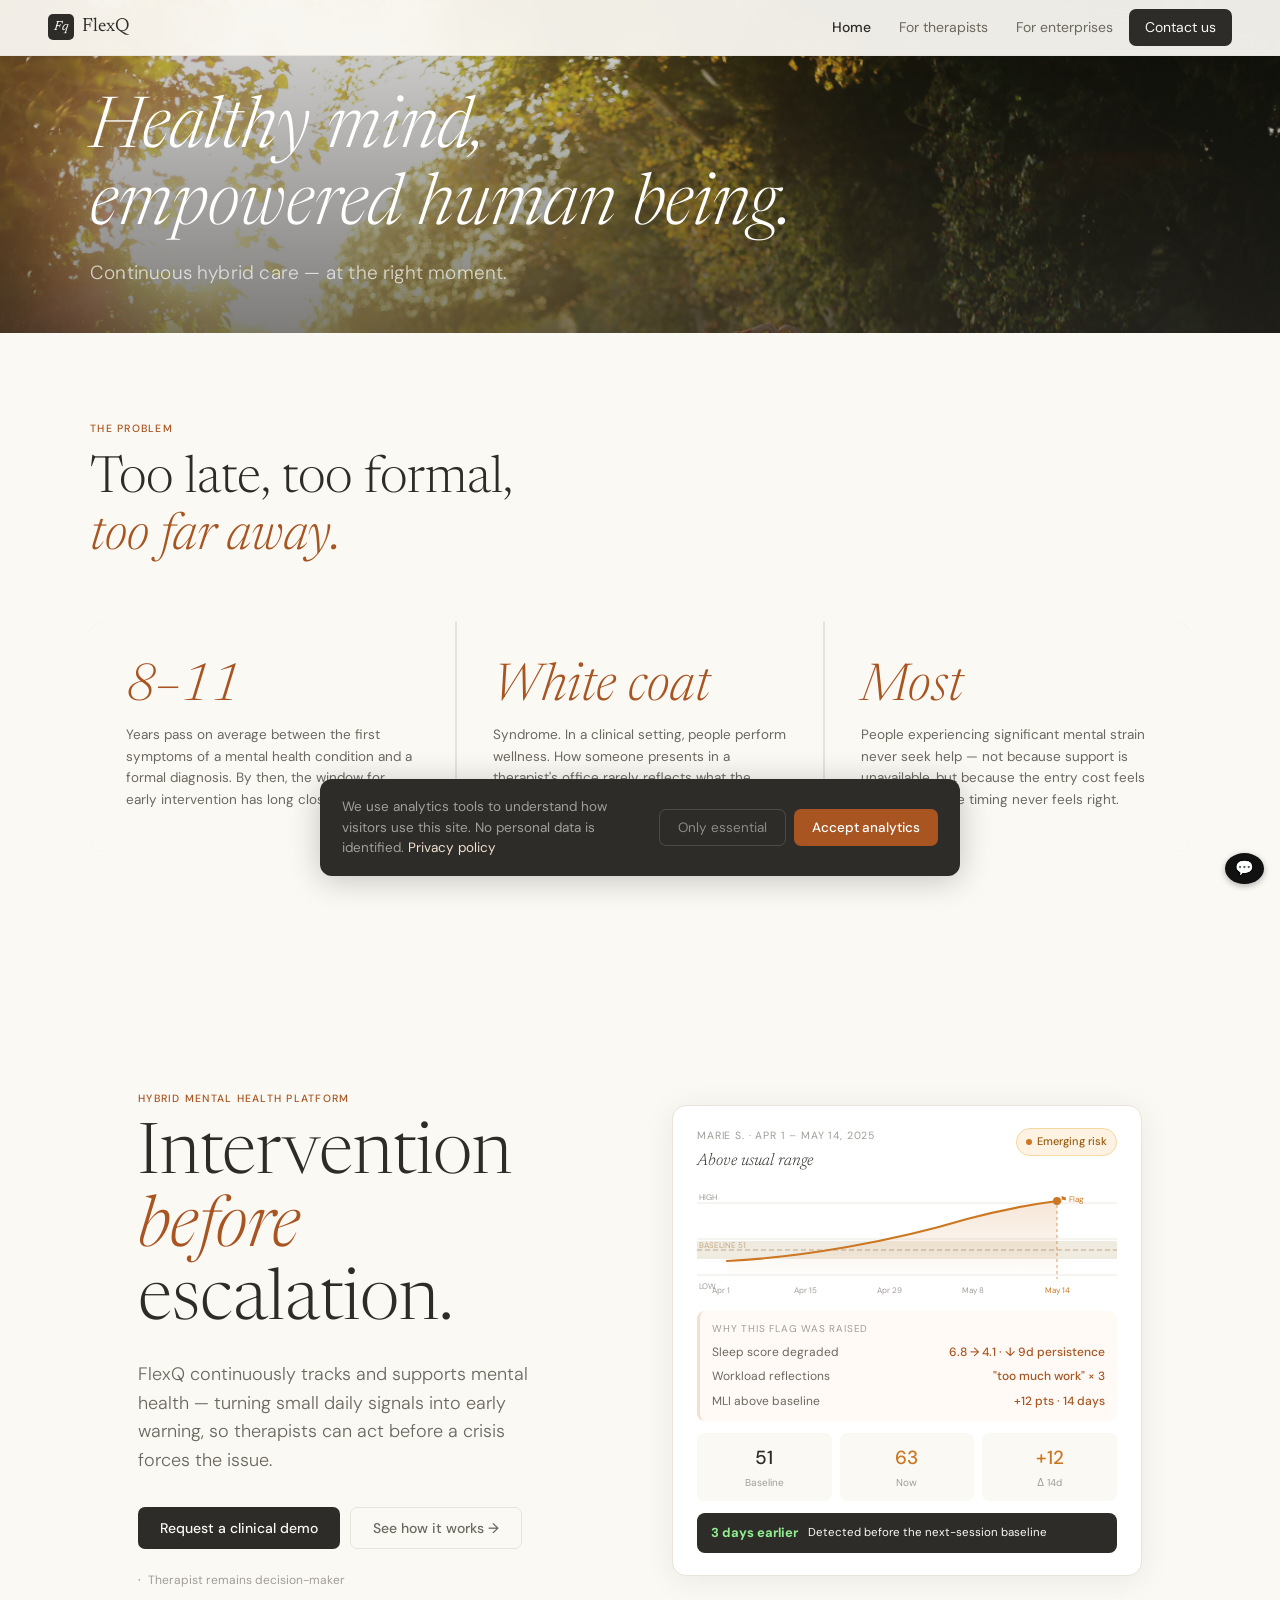
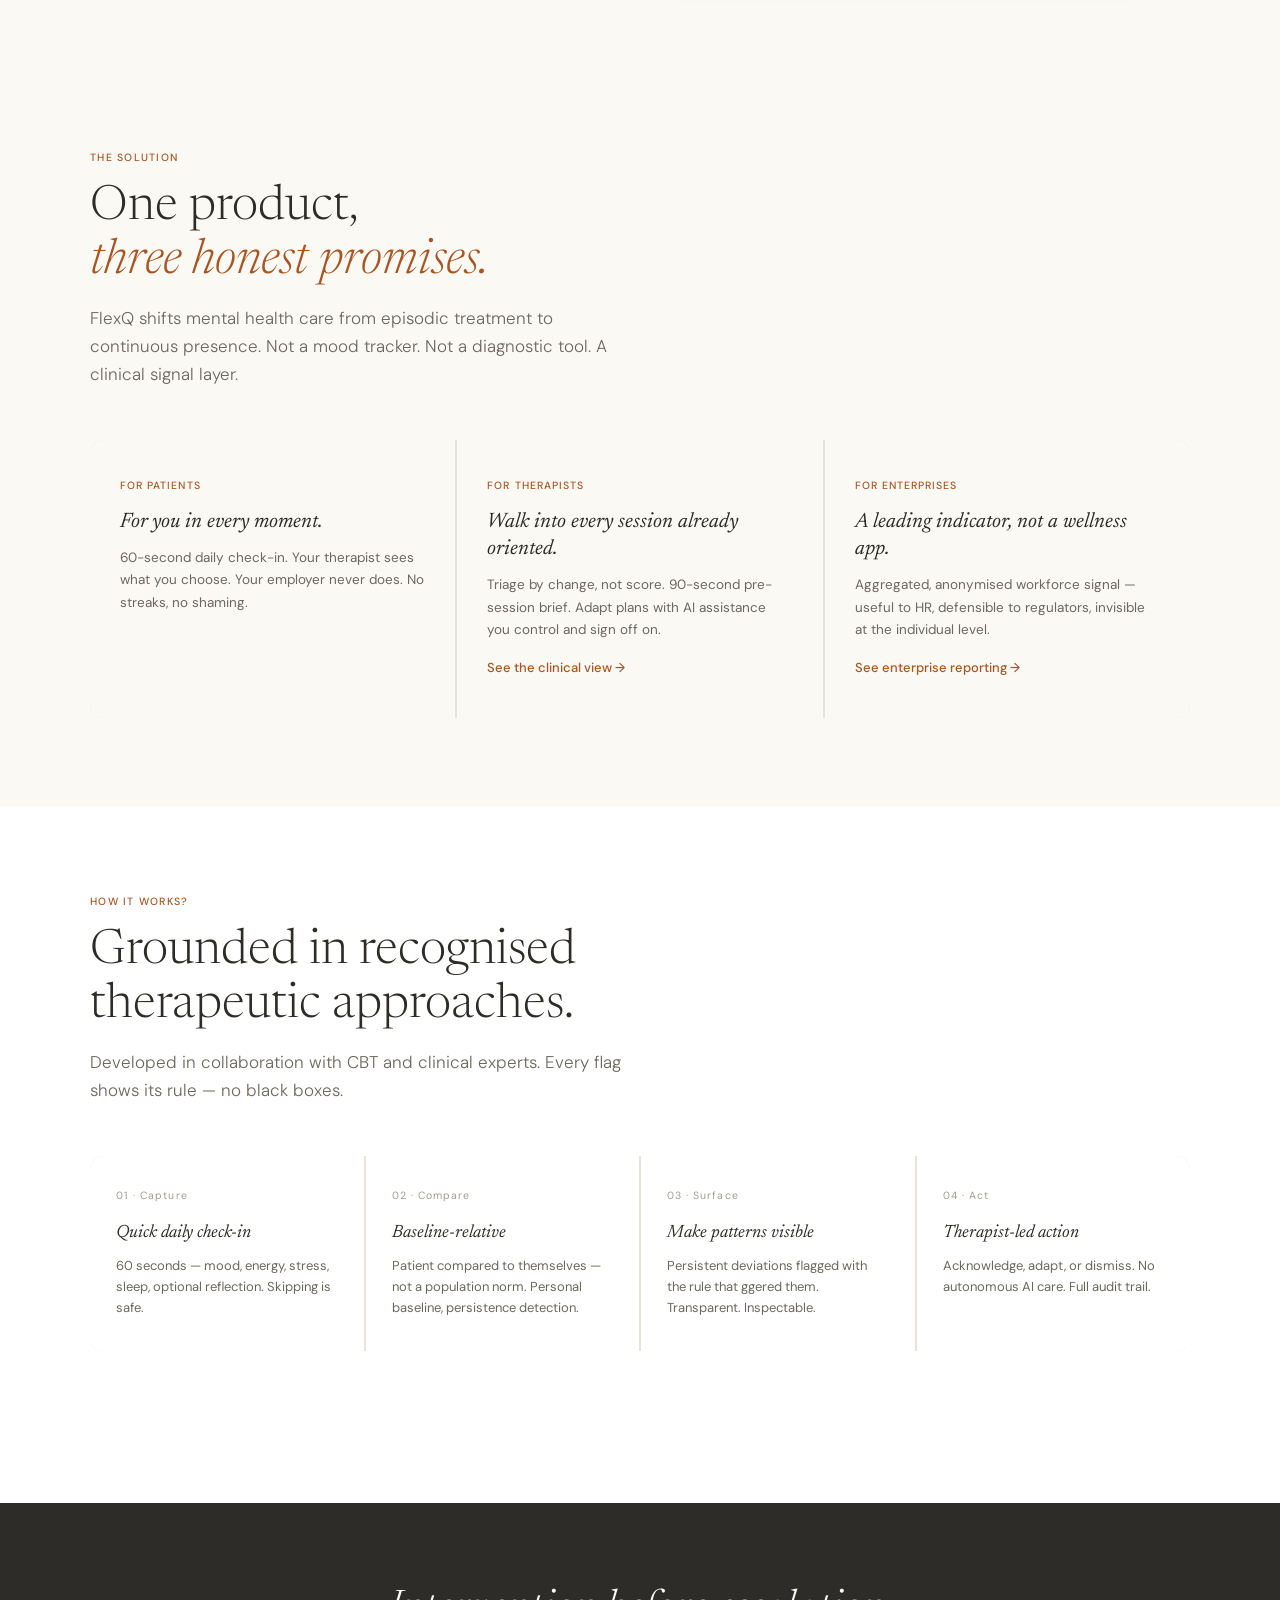
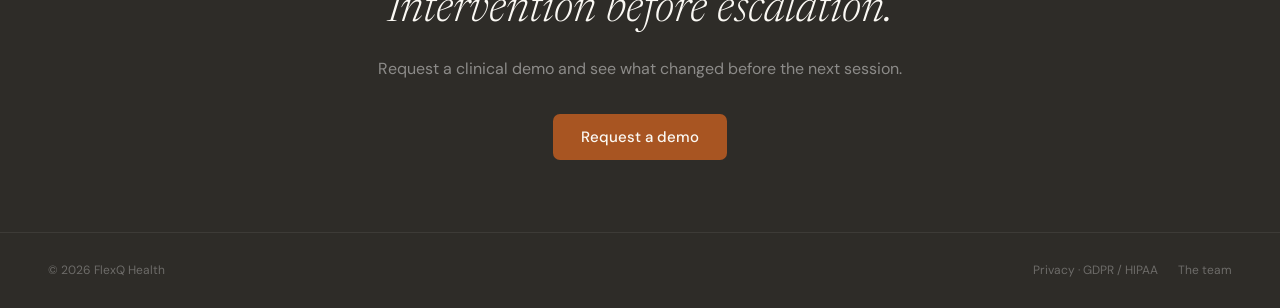
==== commit 6ec7e3a1: "Dodana Pastel ikonica." ====
--- a/index.html
+++ b/index.html
@@ -173,6 +173,9 @@
   <div id="lb-screen-wrap"></div>
 </div>
 
+<a id="pastel-btn" href="https://usepastel.com/link/4rdqr2e3/#/HL360_MVP_Website/" target="_blank" style="position:fixed;bottom:16px;right:16px;background:#111;color:white;padding:8px 10px;border-radius:50%;text-decoration:none;z-index:9999;font-size:15px;line-height:1;box-shadow:0 2px 6px rgba(0,0,0,.3)" title="Leave feedback">💬</a>
+<script>if(window.self!==window.top)document.getElementById('pastel-btn').style.display='none';</script>
+
 <script src="js/site.js"></script>
 </body>
 </html>
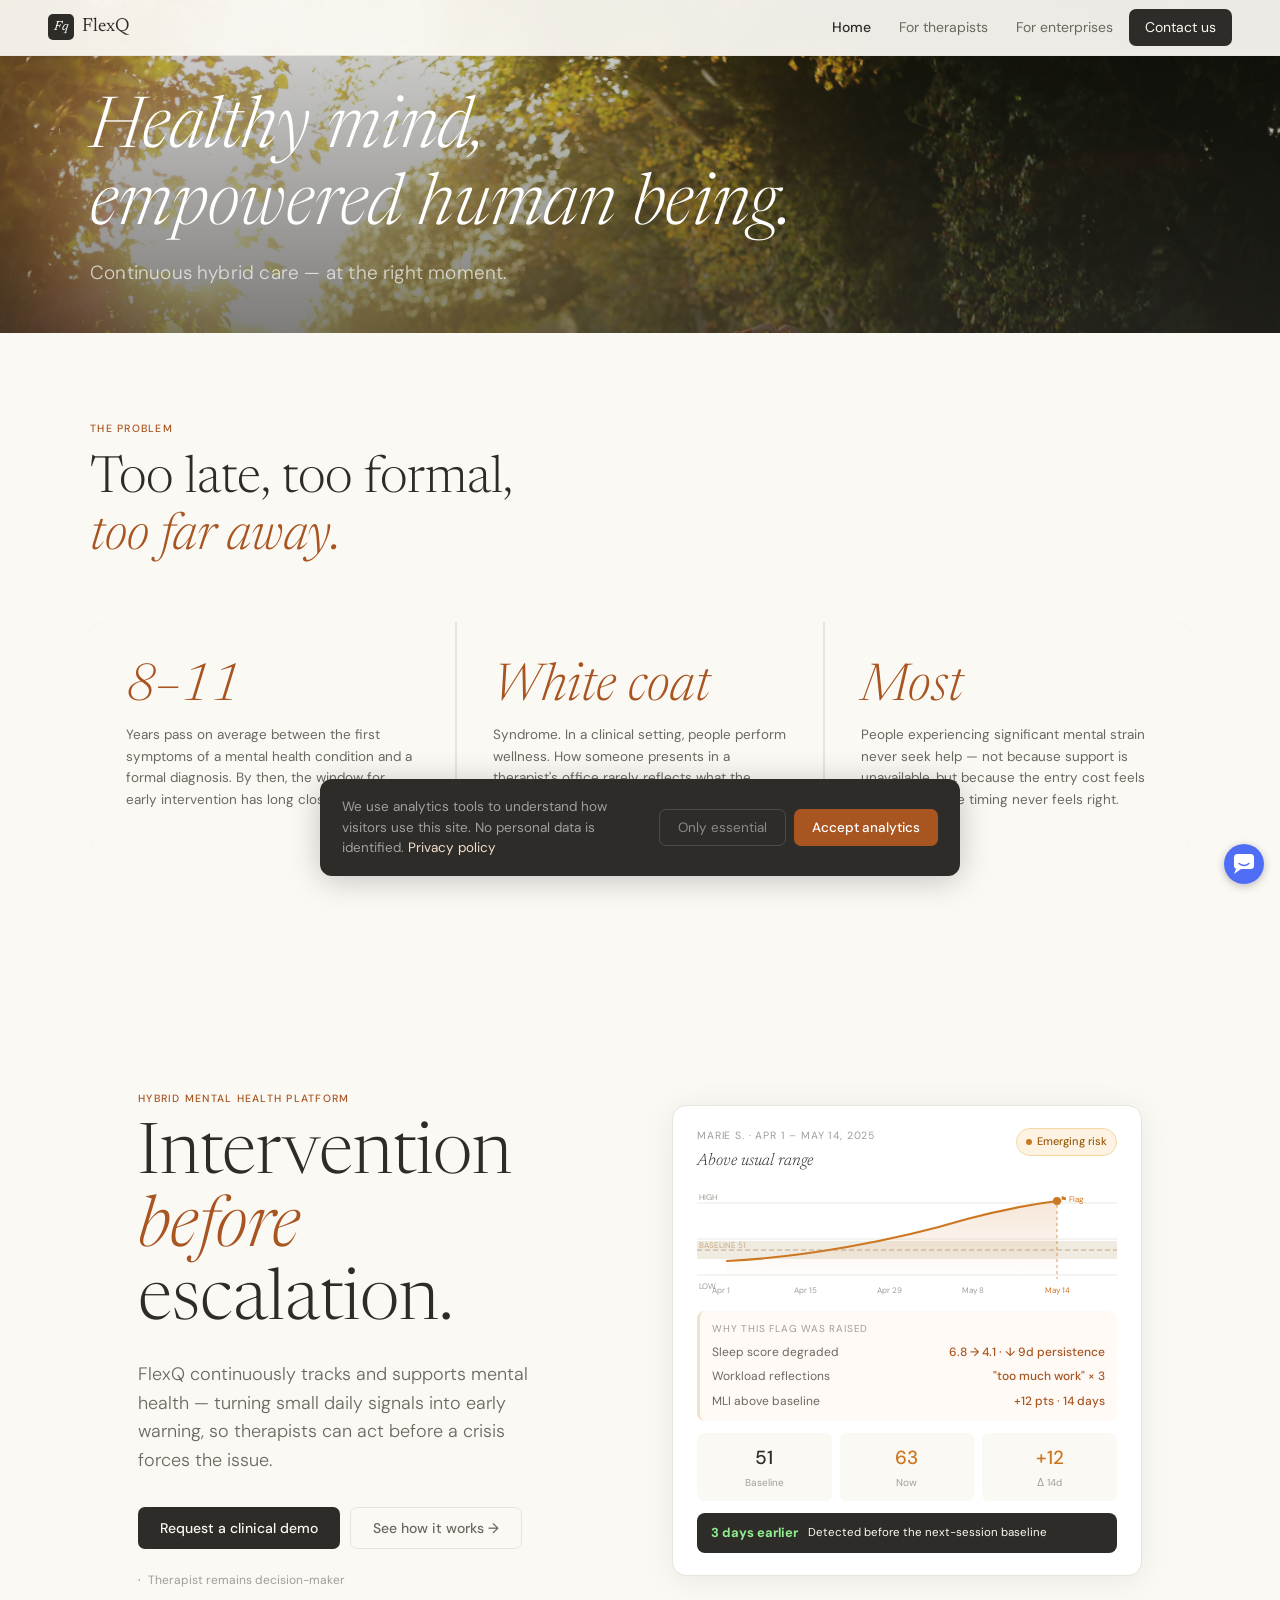
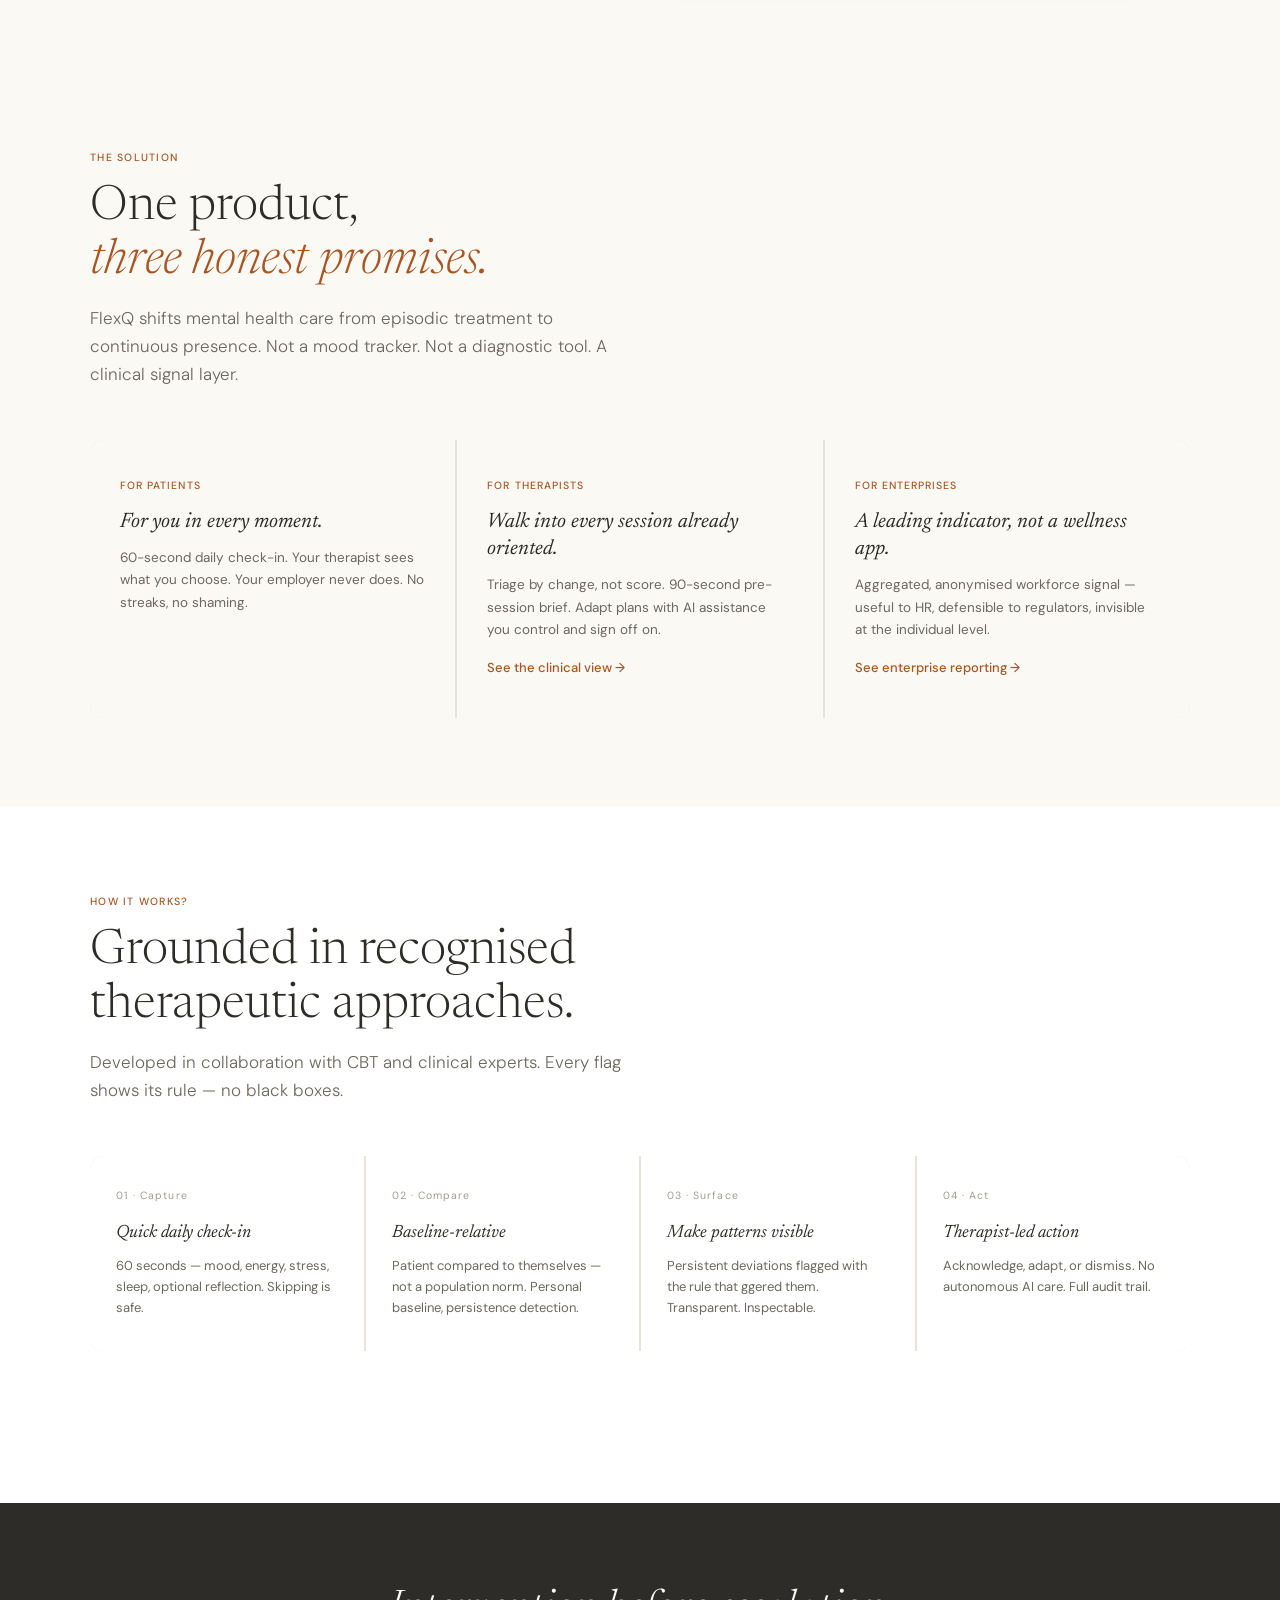
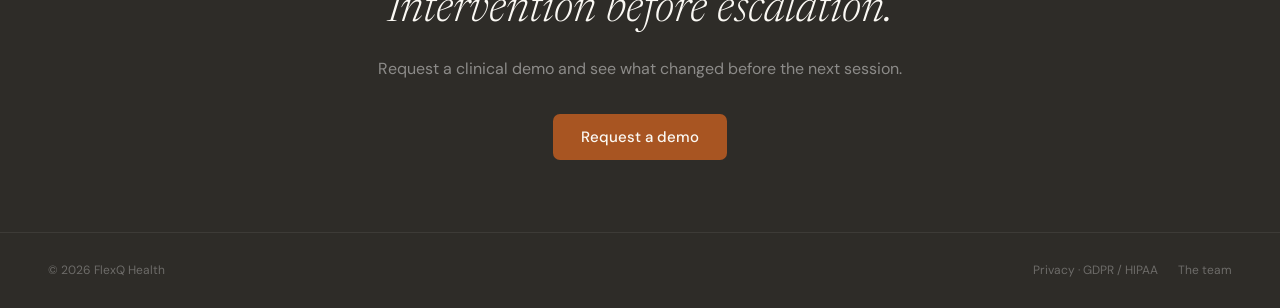
==== commit 597ba713: "Promijenjena Pastel ikonica." ====
--- a/index.html
+++ b/index.html
@@ -173,8 +173,8 @@
   <div id="lb-screen-wrap"></div>
 </div>
 
-<a id="pastel-btn" href="https://usepastel.com/link/4rdqr2e3/#/HL360_MVP_Website/" target="_blank" style="position:fixed;bottom:16px;right:16px;background:#111;color:white;padding:8px 10px;border-radius:50%;text-decoration:none;z-index:9999;font-size:15px;line-height:1;box-shadow:0 2px 6px rgba(0,0,0,.3)" title="Leave feedback">💬</a>
-<script>if(window.self!==window.top)document.getElementById('pastel-btn').style.display='none';</script>
+<a id="pastel-btn" href="https://usepastel.com/link/4rdqr2e3/#/HL360_MVP_Website/" target="_blank" style="position:fixed;bottom:16px;right:16px;text-decoration:none;z-index:9999;box-shadow:0 2px 8px rgba(0,0,0,.25);border-radius:50%;display:block;line-height:0" title="Leave feedback"><svg width="40" height="40" viewBox="0 0 40 40" fill="none" xmlns="http://www.w3.org/2000/svg"><circle cx="20" cy="20" r="20" fill="#4F6EF5"/><rect x="10" y="10" width="20" height="15" rx="3.5" fill="white"/><polygon points="12,25 10,30 17,25" fill="white"/><path d="M15 19.5 Q20 23.5 25 19.5" stroke="#4F6EF5" stroke-width="1.5" stroke-linecap="round" fill="none"/></svg></a>
+<script>(function(){var btn=document.getElementById('pastel-btn');try{var f=window.self!==window.top;var p=window.location.hostname.indexOf('pastel')!==-1;if(f||p)btn.style.display='none';}catch(e){btn.style.display='none';}})();</script>
 
 <script src="js/site.js"></script>
 </body>
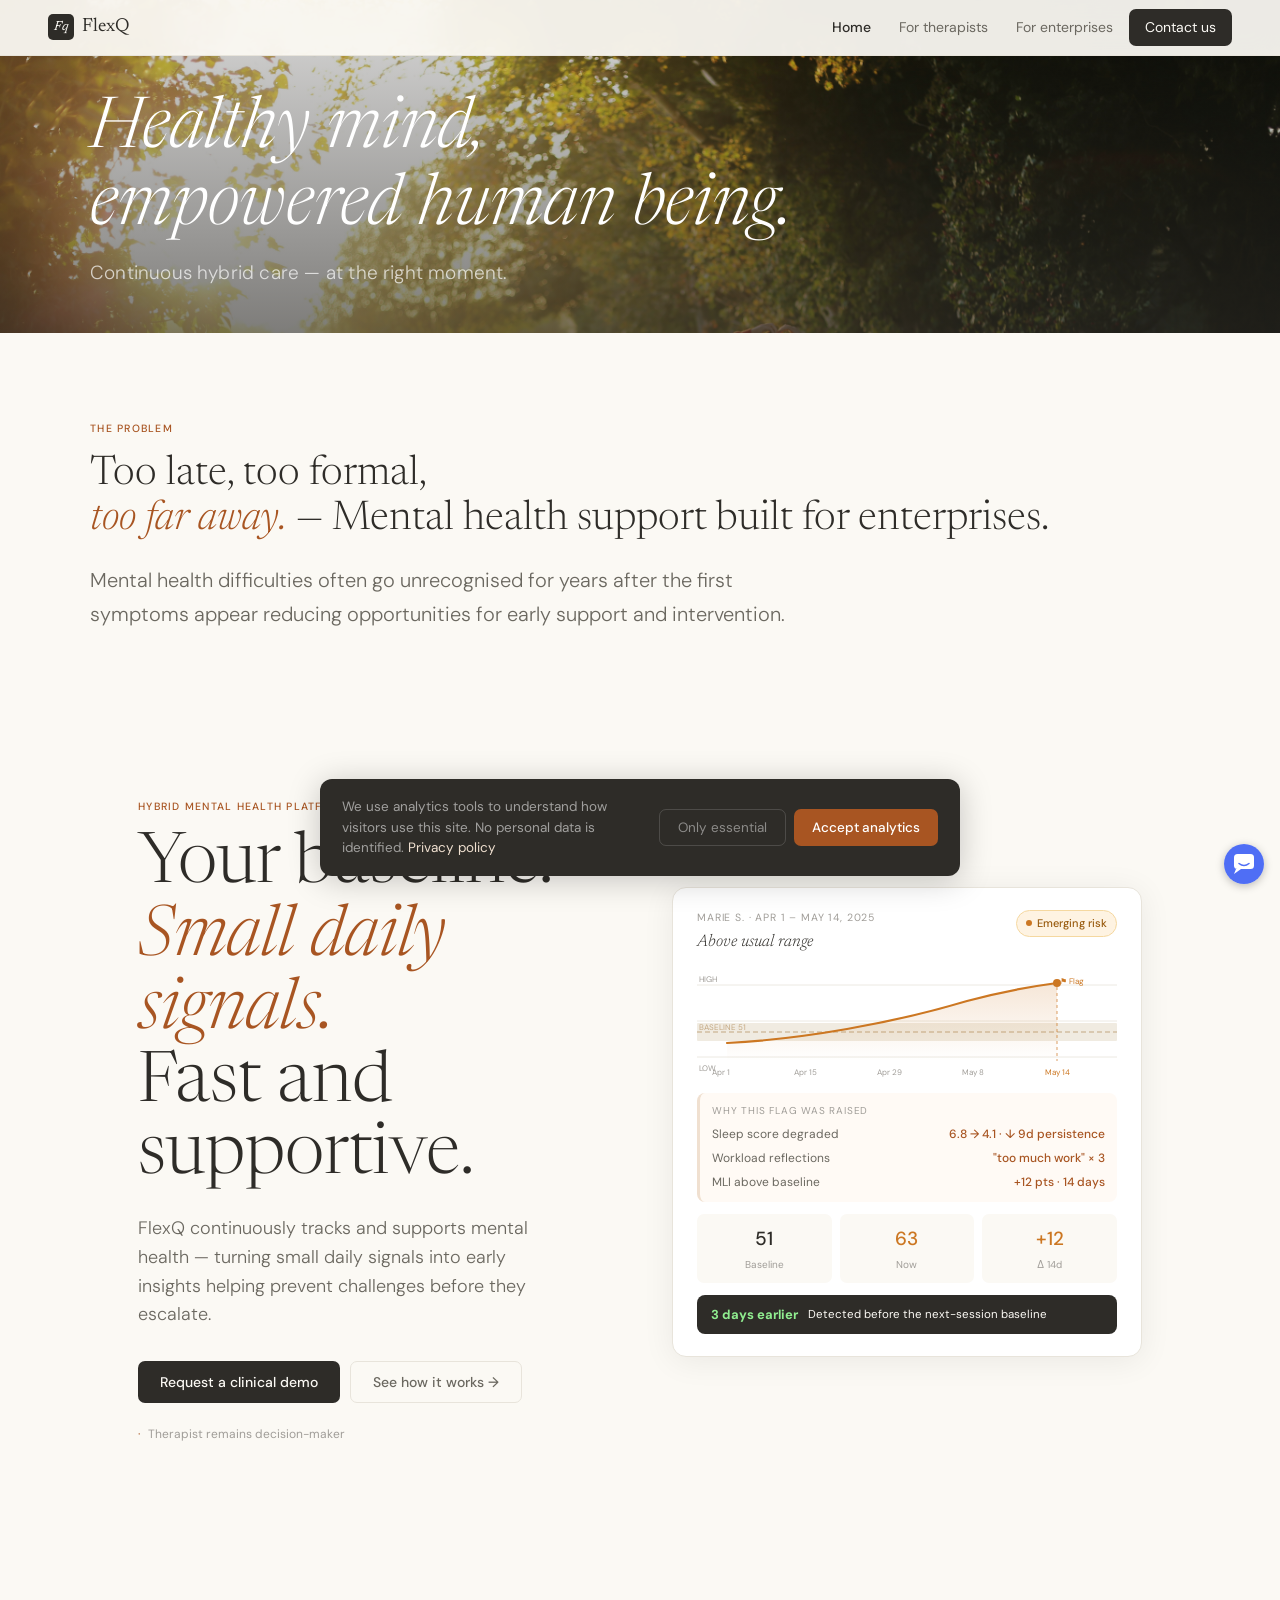
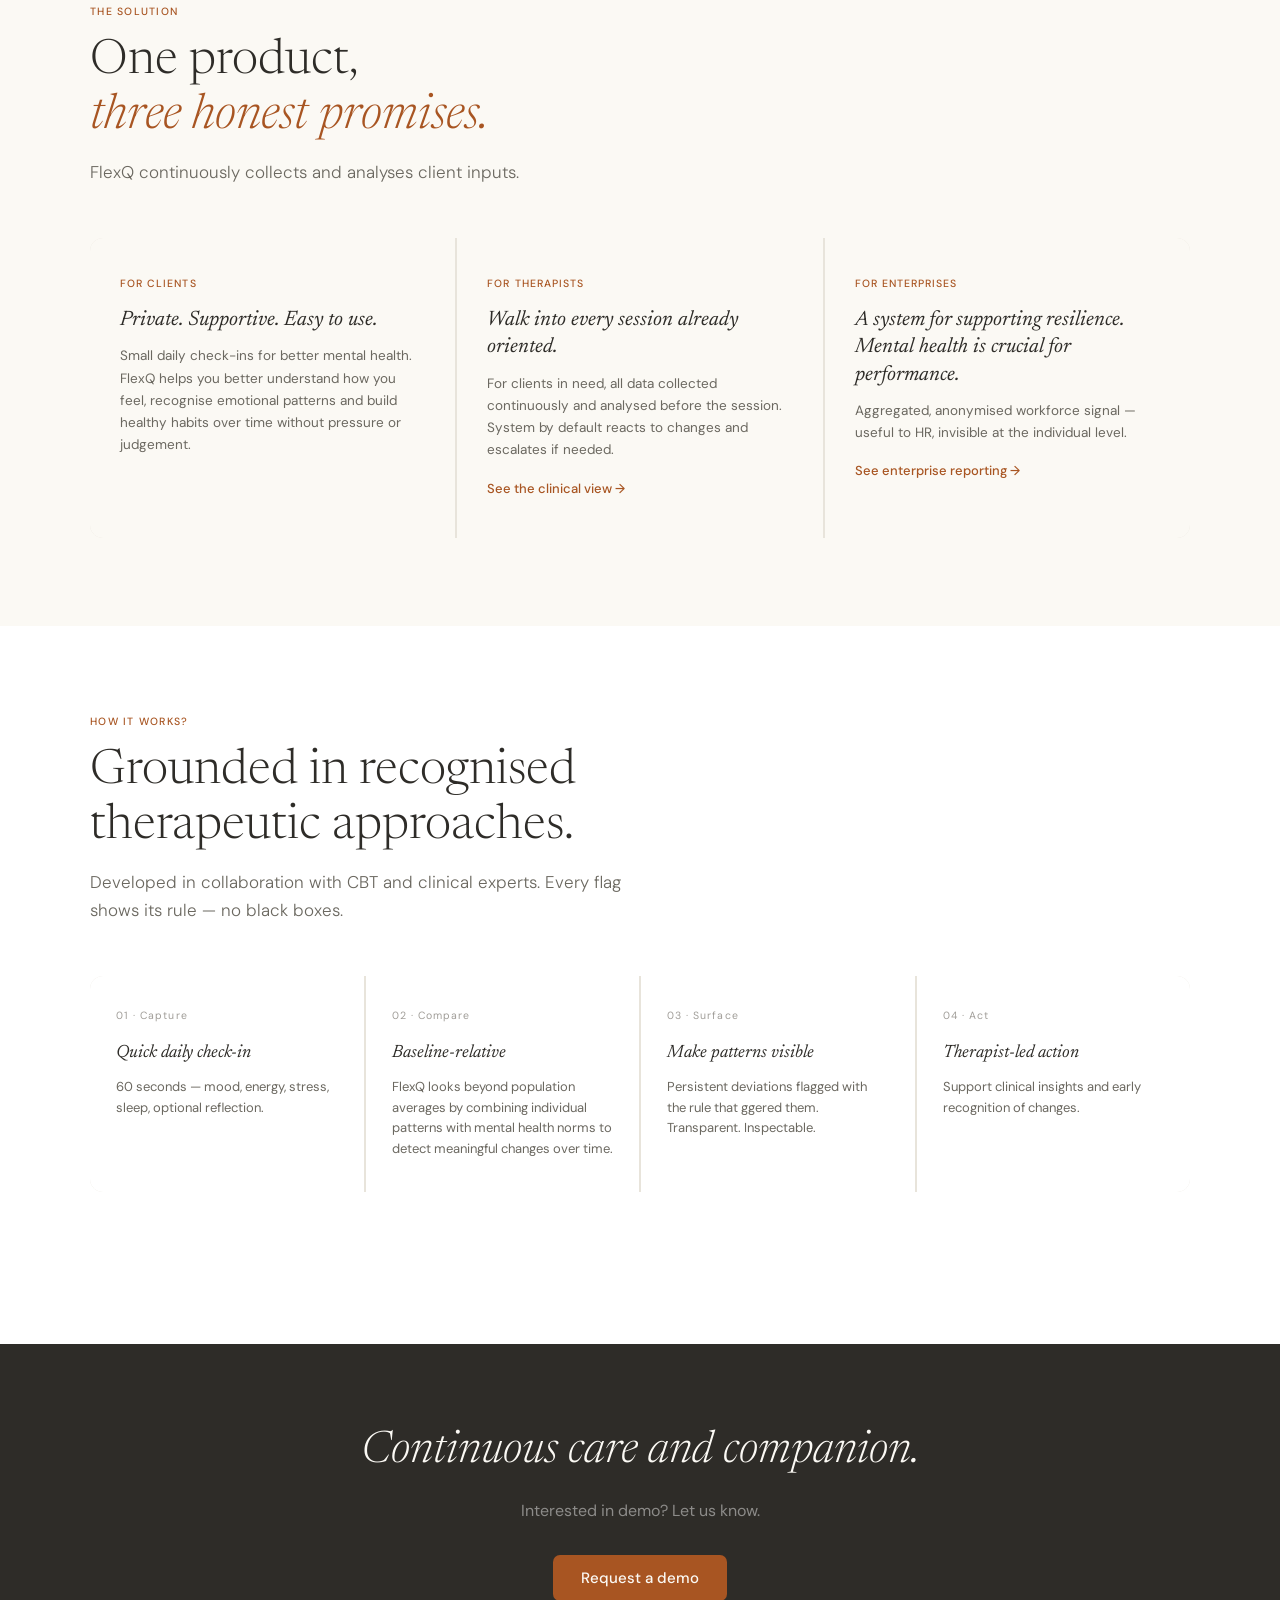
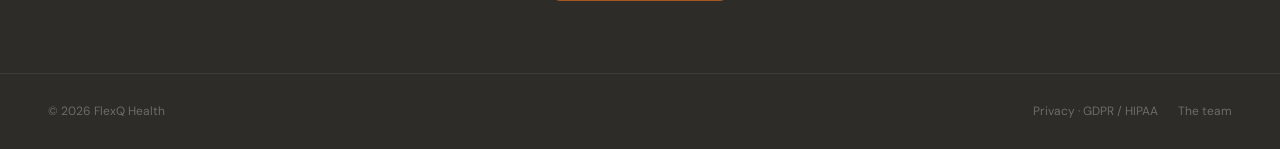
==== commit c3c3f02b: "Sentences update" ====
--- a/index.html
+++ b/index.html
@@ -19,10 +19,10 @@
     <span></span><span></span><span></span>
   </button>
   <div class="nav-links">
-    <a id="nav-landing" href="index.html" data-i18n="nav.home">Home</a>
-    <a id="nav-therapists" href="therapists.html" data-i18n="nav.therapists">For therapists</a>
-    <a id="nav-enterprise" href="enterprise.html" data-i18n="nav.enterprise">For enterprises</a>
-    <a onclick="openContact()" class="nav-cta" data-i18n="nav.contact">Contact us</a>
+    <a id="nav-landing" href="index.html">Home</a>
+    <a id="nav-therapists" href="therapists.html">For therapists</a>
+    <a id="nav-enterprise" href="enterprise.html">For enterprises</a>
+    <a onclick="openContact()" class="nav-cta">Contact us</a>
   </div>
 </nav>
 
@@ -41,27 +41,23 @@
   <!-- WHY -->
   <div class="why-band" style="background:var(--c);color:var(--dark)">
     <div class="w">
-      <div class="eyebrow" style="color:var(--accent)" data-i18n="prob.eyebrow">The problem</div>
-      <h2 class="serif" style="font-size:clamp(36px,4vw,54px);margin-bottom:56px">Too late, too formal,<br><em>too far away.</em></h2>
-      <div class="why-stats" style="background:var(--border)">
-        <div class="why-stat" style="background:var(--c)"><div class="why-num">8–11</div><div class="why-desc" style="color:var(--mid)">Years pass on average between the first symptoms of a mental health condition and a formal diagnosis. By then, the window for early intervention has long closed.</div></div>
-        <div class="why-stat" style="background:var(--c)"><div class="why-num">White coat</div><div class="why-desc" style="color:var(--mid)">Syndrome. In a clinical setting, people perform wellness. How someone presents in a therapist's office rarely reflects what the previous two weeks actually felt like.</div></div>
-        <div class="why-stat" style="background:var(--c)"><div class="why-num" data-i18n="prob.stat3.num">Most</div><div class="why-desc" style="color:var(--mid)">People experiencing significant mental strain never seek help — not because support is unavailable, but because the entry cost feels too high and the timing never feels right.</div></div>
-      </div>
+      <div class="eyebrow" style="color:var(--accent)">The problem</div>
+      <h2 class="serif" style="font-size:clamp(28px,3.2vw,44px);margin-bottom:20px">Too late, too formal,<br><em>too far away.</em> — Mental health support built for enterprises.</h2>
+      <p style="font-size:clamp(16px,1.6vw,20px);color:var(--mid);font-weight:300;line-height:1.7;max-width:720px">Mental health difficulties often go unrecognised for years after the first symptoms appear reducing opportunities for early support and intervention.</p>
     </div>
   </div>
 
   <div class="hero-grid">
     <div>
-      <div class="eyebrow" data-i18n="hero.eyebrow">Hybrid Mental Health Platform</div>
-      <h1 class="hero-h1" data-i18n-html="hero.h1">Intervention<br><em>before</em><br>escalation.</h1>
-      <p class="hero-sub">FlexQ continuously tracks and supports mental health — turning small daily signals into early warning, so therapists can act before a crisis forces the issue.</p>
+      <div class="eyebrow">Hybrid Mental Health Platform</div>
+      <h1 class="hero-h1">Your baseline.<br><em>Small daily signals.</em><br>Fast and supportive.</h1>
+      <p class="hero-sub">FlexQ continuously tracks and supports mental health — turning small daily signals into early insights helping prevent challenges before they escalate.</p>
       <div class="hero-actions">
-        <button class="btn btn-dark" onclick="openContact()" data-i18n="cta.demo">Request a clinical demo</button>
-        <button class="btn btn-ghost" onclick="showPage('therapists')" data-i18n="hero.cta2">See how it works →</button>
+        <button class="btn btn-dark" onclick="openContact()">Request a clinical demo</button>
+        <button class="btn btn-ghost" onclick="showPage('therapists')">See how it works →</button>
       </div>
       <div class="hero-trust">
-        <span data-i18n="hero.trust">Therapist remains decision-maker</span>
+        <span>Therapist remains decision-maker</span>
       </div>
     </div>
     <div>
@@ -118,13 +114,13 @@
   <!-- WHAT -->
   <div class="pad">
     <div class="w">
-      <div class="eyebrow" data-i18n="sol.eyebrow">The solution</div>
-      <h2 class="serif" style="font-size:clamp(34px,3.8vw,52px);margin-bottom:14px" data-i18n-html="sol.h2">One product,<br><em>three honest promises.</em></h2>
-      <p style="font-size:17px;color:var(--mid);font-weight:300;line-height:1.65;max-width:540px;margin-bottom:52px" data-i18n="sol.intro">FlexQ shifts mental health care from episodic treatment to continuous presence. Not a mood tracker. Not a diagnostic tool. A clinical signal layer.</p>
+      <div class="eyebrow">The solution</div>
+      <h2 class="serif" style="font-size:clamp(34px,3.8vw,52px);margin-bottom:14px">One product,<br><em>three honest promises.</em></h2>
+      <p style="font-size:17px;color:var(--mid);font-weight:300;line-height:1.65;max-width:540px;margin-bottom:52px">FlexQ continuously collects and analyses client inputs.</p>
       <div class="promises">
-        <div class="promise"><div class="p-tag" data-i18n="sol.p1.tag">For patients</div><h3>For you in every moment.</h3><p>60-second daily check-in. Your therapist sees what you choose. Your employer never does. No streaks, no shaming.</p></div>
-        <div class="promise"><div class="p-tag" data-i18n="sol.p2.tag">For therapists</div><h3 data-i18n="sol.p2.h3">Walk into every session already oriented.</h3><p>Triage by change, not score. 90-second pre-session brief. Adapt plans with AI assistance you control and sign off on.</p><button class="p-link" onclick="showPage('therapists')" data-i18n="sol.p2.cta">See the clinical view →</button></div>
-        <div class="promise"><div class="p-tag" data-i18n="sol.p3.tag">For enterprises</div><h3 data-i18n="sol.p3.h3">A leading indicator, not a wellness app.</h3><p>Aggregated, anonymised workforce signal — useful to HR, defensible to regulators, invisible at the individual level.</p><button class="p-link" onclick="showPage('enterprise')" data-i18n="sol.p3.cta">See enterprise reporting →</button></div>
+        <div class="promise"><div class="p-tag">For clients</div><h3>Private. Supportive. Easy to use.</h3><p>Small daily check-ins for better mental health. FlexQ helps you better understand how you feel, recognise emotional patterns and build healthy habits over time without pressure or judgement.</p></div>
+        <div class="promise"><div class="p-tag">For therapists</div><h3>Walk into every session already oriented.</h3><p>For clients in need, all data collected continuously and analysed before the session. System by default reacts to changes and escalates if needed.</p><button class="p-link" onclick="showPage('therapists')">See the clinical view →</button></div>
+        <div class="promise"><div class="p-tag">For enterprises</div><h3>A system for supporting resilience. Mental health is crucial for performance.</h3><p>Aggregated, anonymised workforce signal — useful to HR, invisible at the individual level.</p><button class="p-link" onclick="showPage('enterprise')">See enterprise reporting →</button></div>
       </div>
     </div>
   </div>
@@ -132,37 +128,37 @@
   <!-- HOW -->
   <div style="background:var(--white);padding:88px 48px">
     <div class="w">
-      <div class="eyebrow" data-i18n="how.eyebrow">How it works?</div>
-      <h2 class="serif" style="font-size:clamp(34px,3.8vw,52px);margin-bottom:14px" data-i18n-html="how.h2">Grounded in recognised<br>therapeutic approaches.</h2>
+      <div class="eyebrow">How it works?</div>
+      <h2 class="serif" style="font-size:clamp(34px,3.8vw,52px);margin-bottom:14px">Grounded in recognised<br>therapeutic approaches.</h2>
       <p style="font-size:17px;color:var(--mid);font-weight:300;line-height:1.65;max-width:540px;margin-bottom:52px">Developed in collaboration with CBT and clinical experts. Every flag shows its rule — no black boxes.</p>
       <div class="how-steps">
-        <div class="step"><div class="step-n" data-i18n="how.s1.n">01 · Capture</div><h3 data-i18n="how.s1.h3">Quick daily check-in</h3><p>60 seconds — mood, energy, stress, sleep, optional reflection. Skipping is safe.</p></div>
-        <div class="step"><div class="step-n" data-i18n="how.s2.n">02 · Compare</div><h3 data-i18n="how.s2.h3">Baseline-relative</h3><p>Patient compared to themselves — not a population norm. Personal baseline, persistence detection.</p></div>
-        <div class="step"><div class="step-n" data-i18n="how.s3.n">03 · Surface</div><h3 data-i18n="how.s3.h3">Make patterns visible</h3><p>Persistent deviations flagged with the rule that <tri></tri>ggered them. Transparent. Inspectable.</p></div>
-        <div class="step"><div class="step-n" data-i18n="how.s4.n">04 · Act</div><h3 data-i18n="how.s4.h3">Therapist-led action</h3><p data-i18n="how.s4.p">Acknowledge, adapt, or dismiss. No autonomous AI care. Full audit trail.</p></div>
+        <div class="step"><div class="step-n">01 · Capture</div><h3>Quick daily check-in</h3><p>60 seconds — mood, energy, stress, sleep, optional reflection.</p></div>
+        <div class="step"><div class="step-n">02 · Compare</div><h3>Baseline-relative</h3><p>FlexQ looks beyond population averages by combining individual patterns with mental health norms to detect meaningful changes over time.</p></div>
+        <div class="step"><div class="step-n">03 · Surface</div><h3>Make patterns visible</h3><p>Persistent deviations flagged with the rule that <tri></tri>ggered them. Transparent. Inspectable.</p></div>
+        <div class="step"><div class="step-n">04 · Act</div><h3>Therapist-led action</h3><p>Support clinical insights and early recognition of changes.</p></div>
       </div>
 
     </div>
   </div>
 
   <div class="cta-band">
-    <h2 data-i18n="landing.cta.h2">Intervention before escalation.</h2>
-    <p data-i18n="landing.cta.p">Request a clinical demo and see what changed before the next session.</p>
+    <h2>Continuous care and companion.</h2>
+    <p>Interested in demo? Let us know.</p>
     <button class="btn btn-accent" style="font-size:15px;padding:13px 28px" onclick="openContact()">Request a demo</button>
   </div>
   <footer>
     <span>© 2026 FlexQ Health</span>
-    <div style="display:flex;gap:20px"><a href="privacy.html" data-i18n="footer.privacy">Privacy · GDPR / HIPAA</a><a href="team.html" data-i18n="footer.team">The team</a></div>
+    <div style="display:flex;gap:20px"><a href="privacy.html">Privacy · GDPR / HIPAA</a><a href="team.html">The team</a></div>
   </footer>
 
 <!-- Cookie banner -->
 <div id="cookie-banner" role="dialog" aria-label="Cookie consent">
   <p>We use analytics tools to understand how visitors use this site. No personal data is identified.
-    <a href="privacy.html" data-i18n-void>Privacy policy</a>
+    <a href="privacy.html">Privacy policy</a>
   </p>
   <div class="cb-btns">
-    <button class="cb-decline" onclick="cookieChoice(false)" data-i18n="cookie.decline">Only essential</button>
-    <button class="cb-accept" onclick="cookieChoice(true)" data-i18n="cookie.accept">Accept analytics</button>
+    <button class="cb-decline" onclick="cookieChoice(false)">Only essential</button>
+    <button class="cb-accept" onclick="cookieChoice(true)">Accept analytics</button>
   </div>
 </div>
 
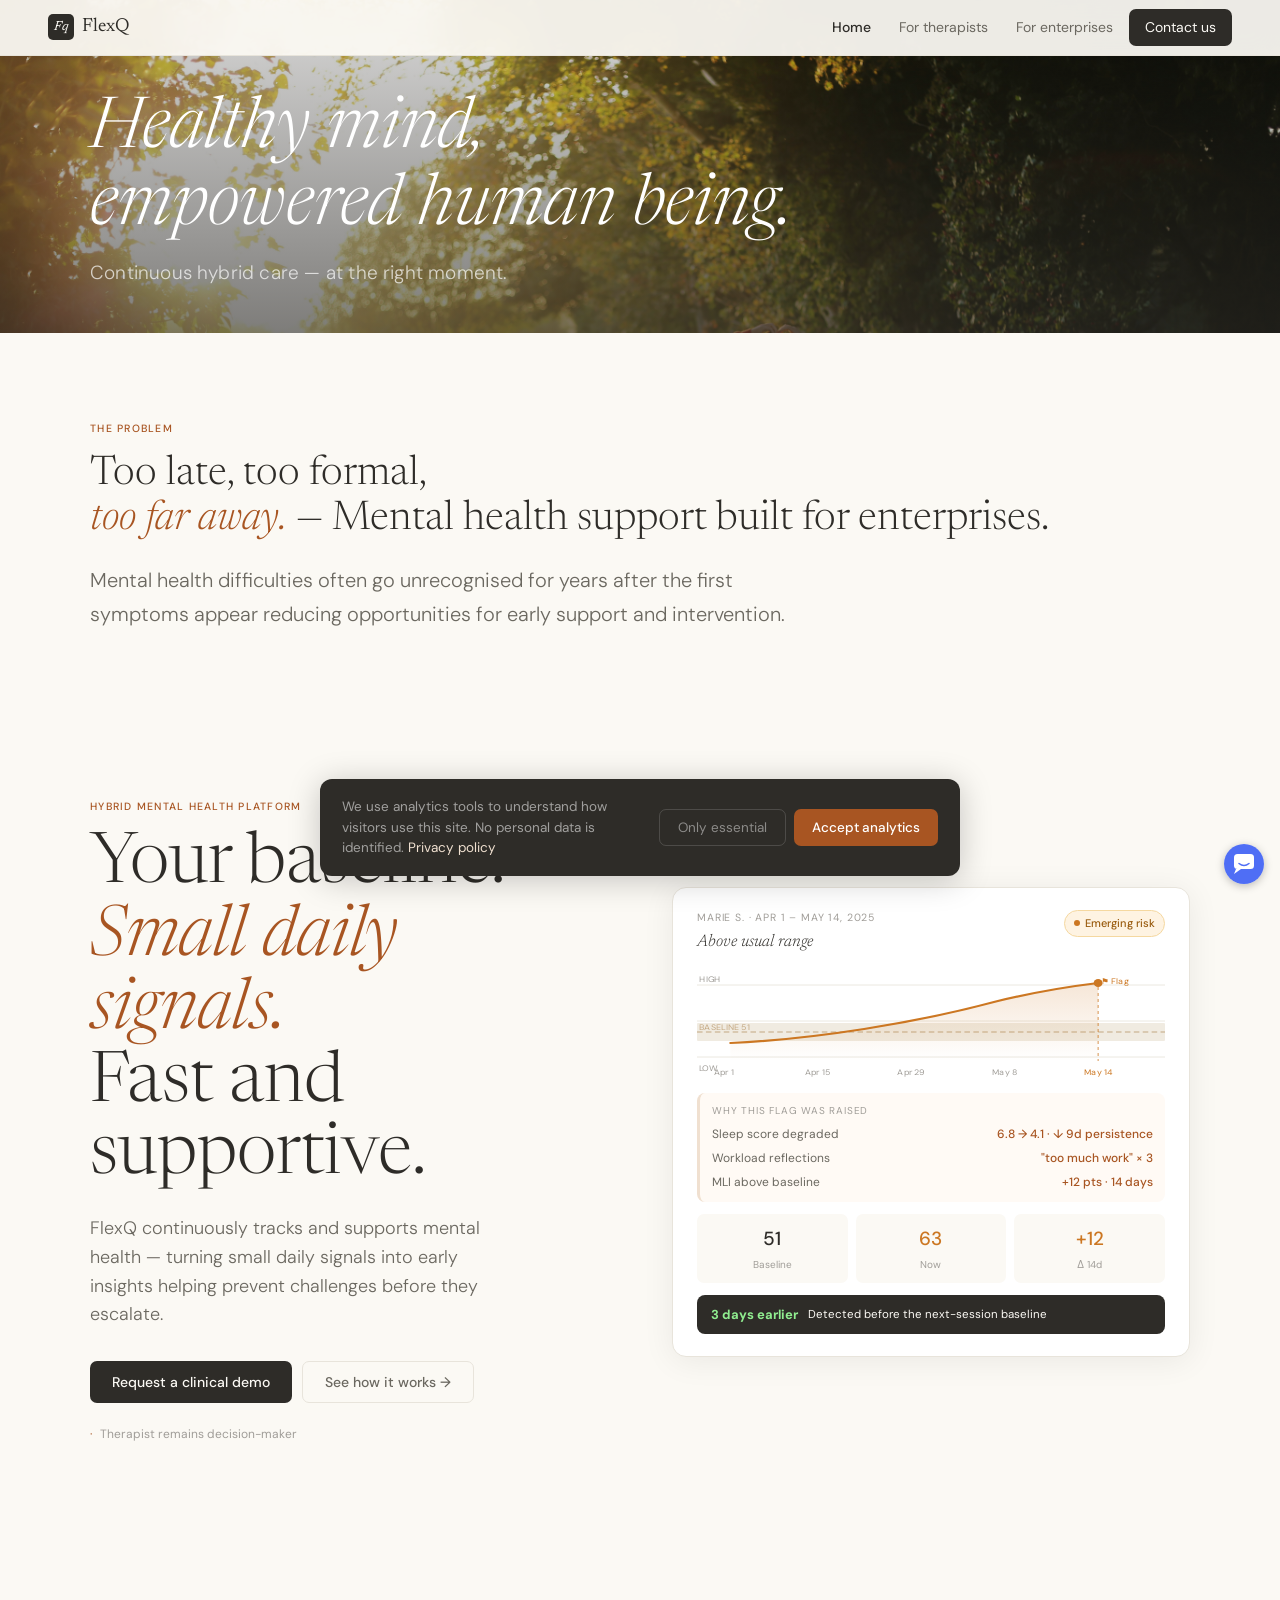
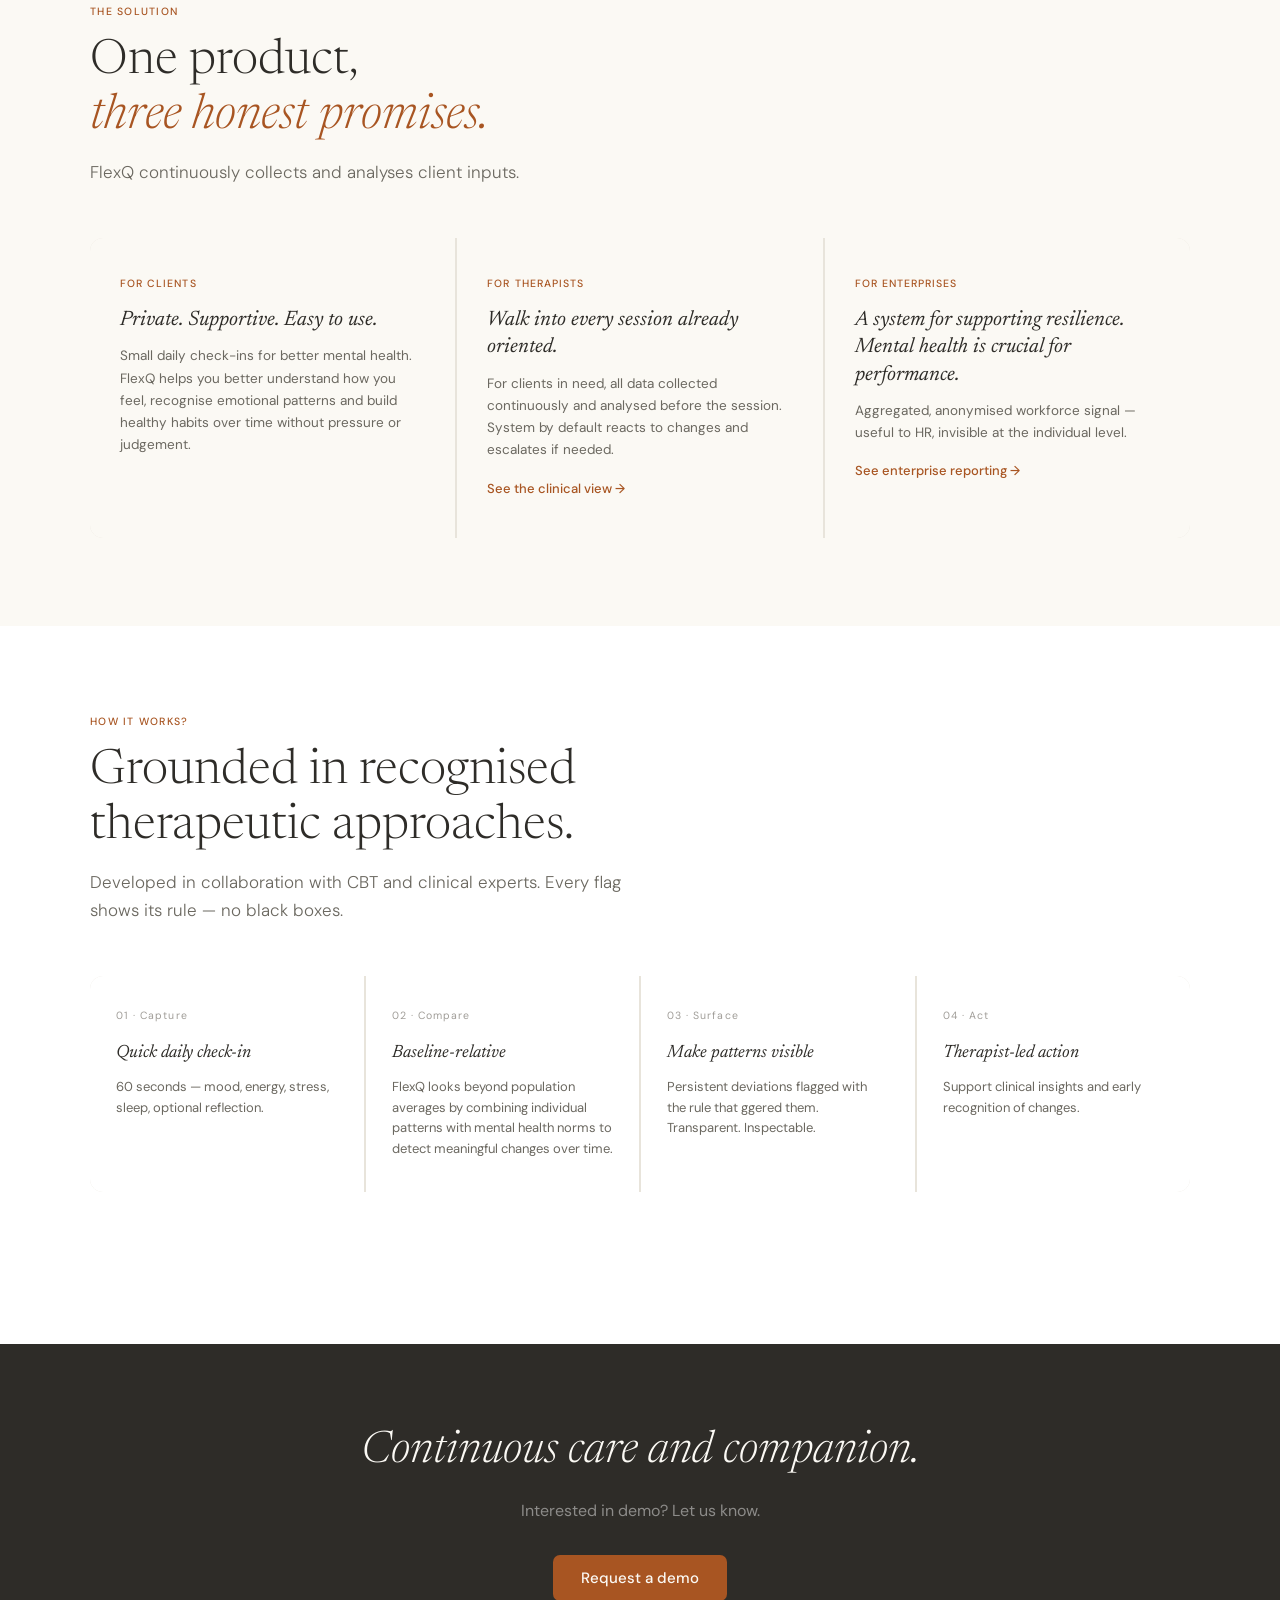
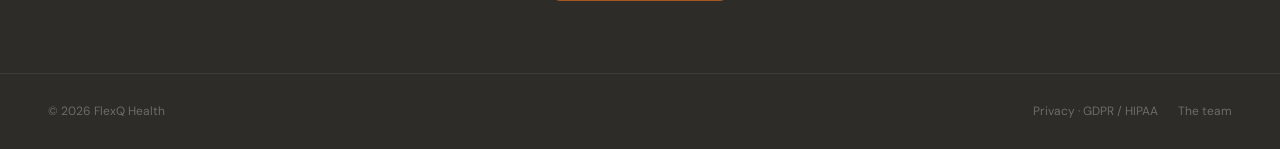
==== commit 3ee5781b: "Hybrid Mental Health Platform section fixed" ====
--- a/index.html
+++ b/index.html
@@ -47,7 +47,7 @@
     </div>
   </div>
 
-  <div class="hero-grid">
+  <div class="hero-outer"><div class="hero-grid">
     <div>
       <div class="eyebrow">Hybrid Mental Health Platform</div>
       <h1 class="hero-h1">Your baseline.<br><em>Small daily signals.</em><br>Fast and supportive.</h1>
@@ -109,7 +109,7 @@
         <div class="sig-badge"><strong>3 days earlier</strong>Detected before the next-session baseline</div>
       </div>
     </div>
-  </div>
+  </div></div>
 
   <!-- WHAT -->
   <div class="pad">
--- a/css/site.css
+++ b/css/site.css
@@ -88,9 +88,10 @@
 .ss-frame img{width:100%;height:auto;display:block}
 
 /* ══════════ LANDING ══════════ */
+.hero-outer{padding:0 48px}
 .hero-grid{
   display:grid;grid-template-columns:1fr 1fr;gap:64px;align-items:center;
-  padding:80px 48px 72px;max-width:1100px;margin:0 auto;
+  padding:80px 0 72px;max-width:1100px;margin:0 auto;
 }
 .hero-h1{font-family:'Newsreader',serif;font-size:clamp(48px,5.5vw,70px);font-weight:300;line-height:1.04;margin-bottom:20px}
 .hero-h1 em{font-style:italic;color:var(--accent)}
@@ -211,7 +212,8 @@
 @media(max-width:860px){
   nav{padding:0 20px}
   .hero-grid,.pg-hero,.ent-hero-inner,.why-q-block{grid-template-columns:1fr;gap:36px}
-  .hero-grid,.pg-hero{padding:52px 24px 40px}
+  .hero-outer{padding:0 24px}
+  .hero-grid,.pg-hero{padding:52px 0 40px}
   .pad{padding:56px 24px}
   .why-band,.trust-band,.cta-band,.ent-hero{padding:56px 24px}
   .why-stats,.promises,.how-steps,.g2,.g3,.g4{grid-template-columns:1fr}
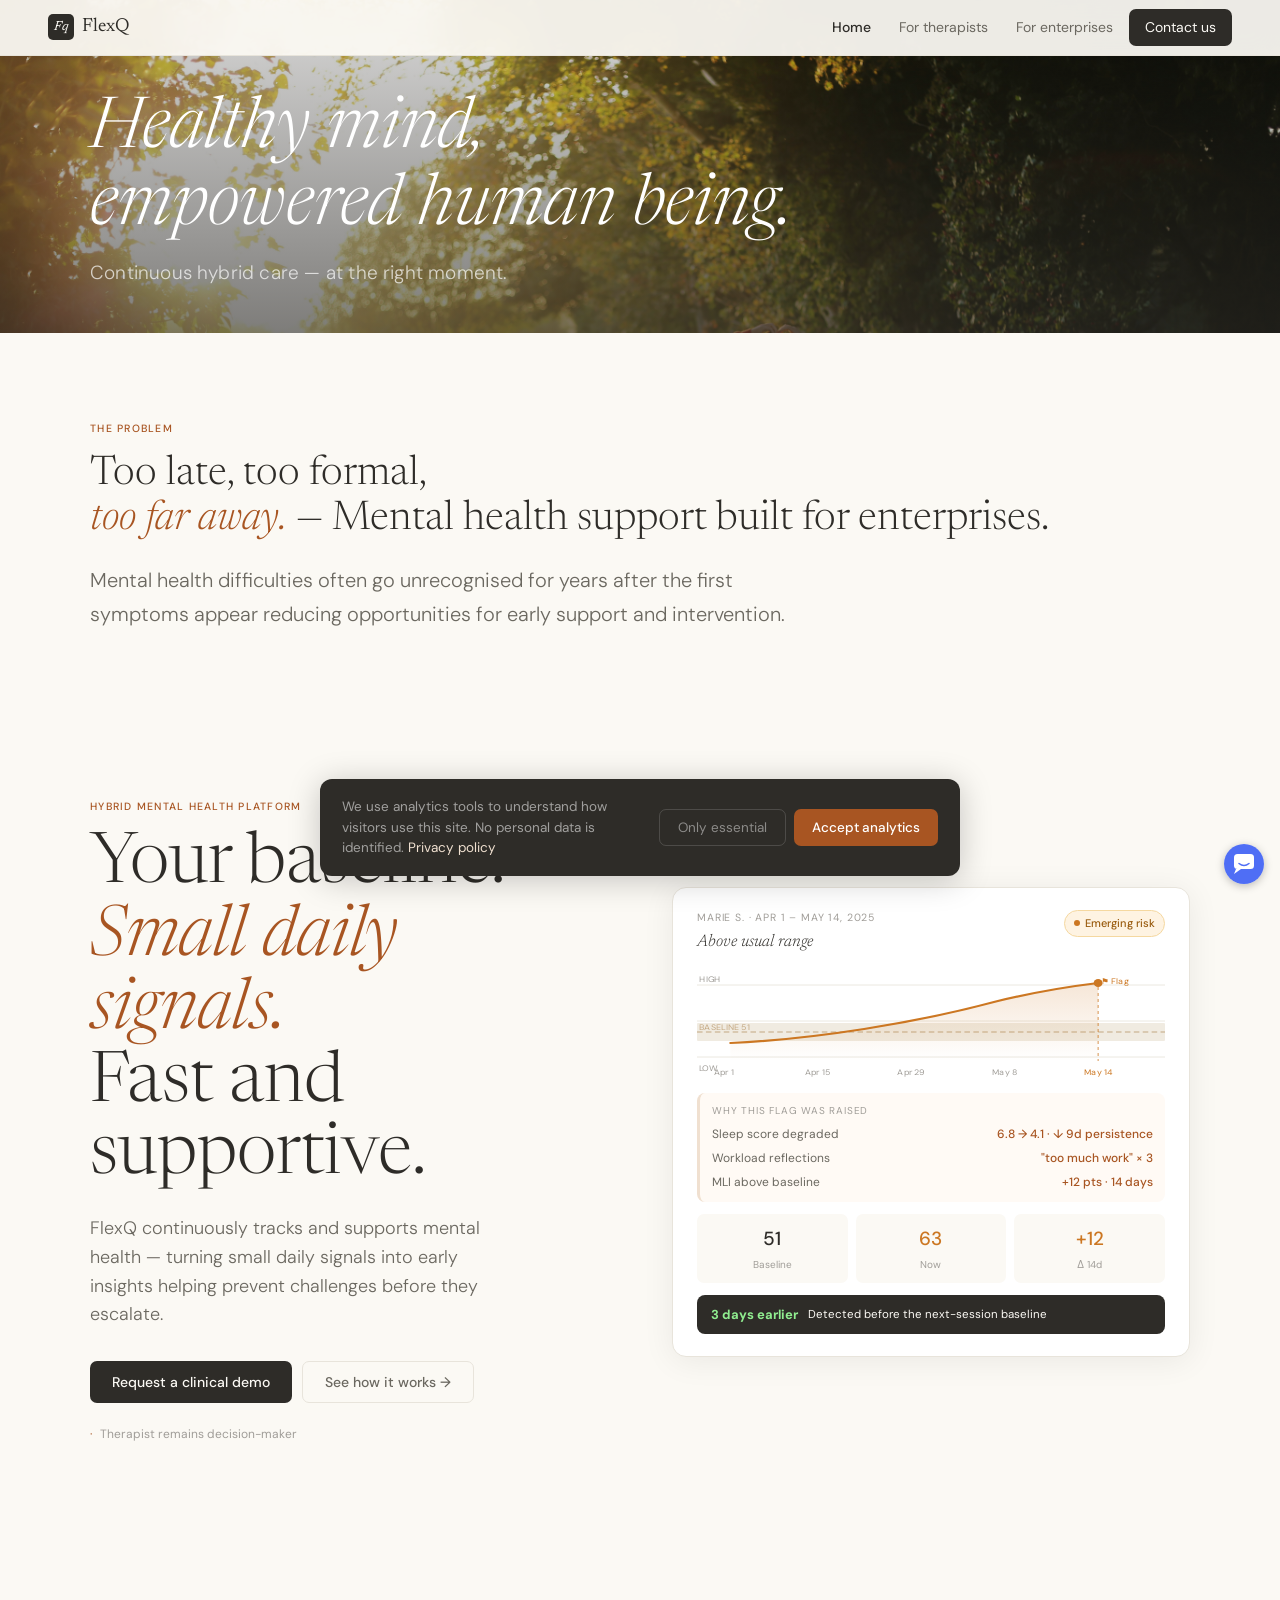
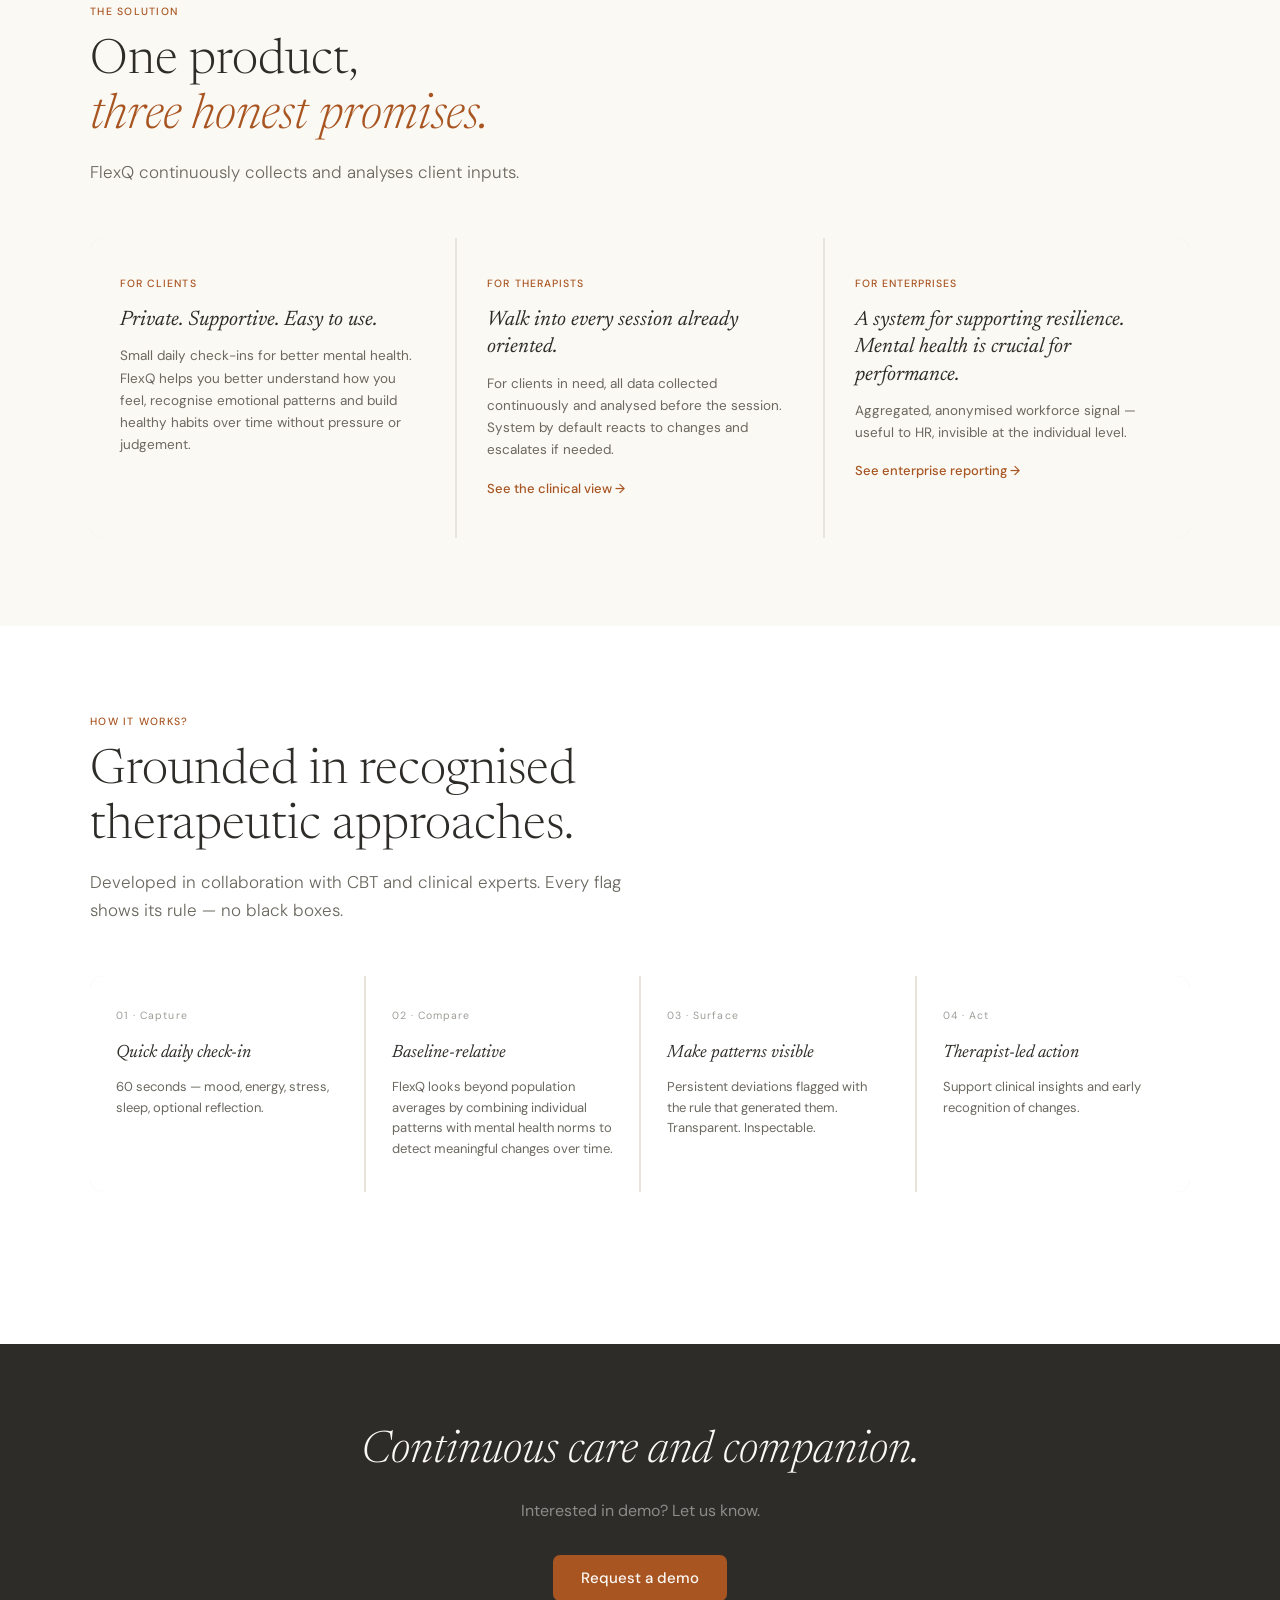
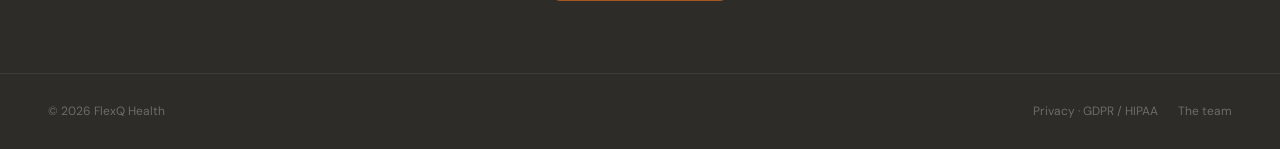
==== commit 473de9bf: "generated" ====
--- a/index.html
+++ b/index.html
@@ -134,7 +134,7 @@
       <div class="how-steps">
         <div class="step"><div class="step-n">01 · Capture</div><h3>Quick daily check-in</h3><p>60 seconds — mood, energy, stress, sleep, optional reflection.</p></div>
         <div class="step"><div class="step-n">02 · Compare</div><h3>Baseline-relative</h3><p>FlexQ looks beyond population averages by combining individual patterns with mental health norms to detect meaningful changes over time.</p></div>
-        <div class="step"><div class="step-n">03 · Surface</div><h3>Make patterns visible</h3><p>Persistent deviations flagged with the rule that <tri></tri>ggered them. Transparent. Inspectable.</p></div>
+        <div class="step"><div class="step-n">03 · Surface</div><h3>Make patterns visible</h3><p>Persistent deviations flagged with the rule that <tri></tri>generated them. Transparent. Inspectable.</p></div>
         <div class="step"><div class="step-n">04 · Act</div><h3>Therapist-led action</h3><p>Support clinical insights and early recognition of changes.</p></div>
       </div>
 
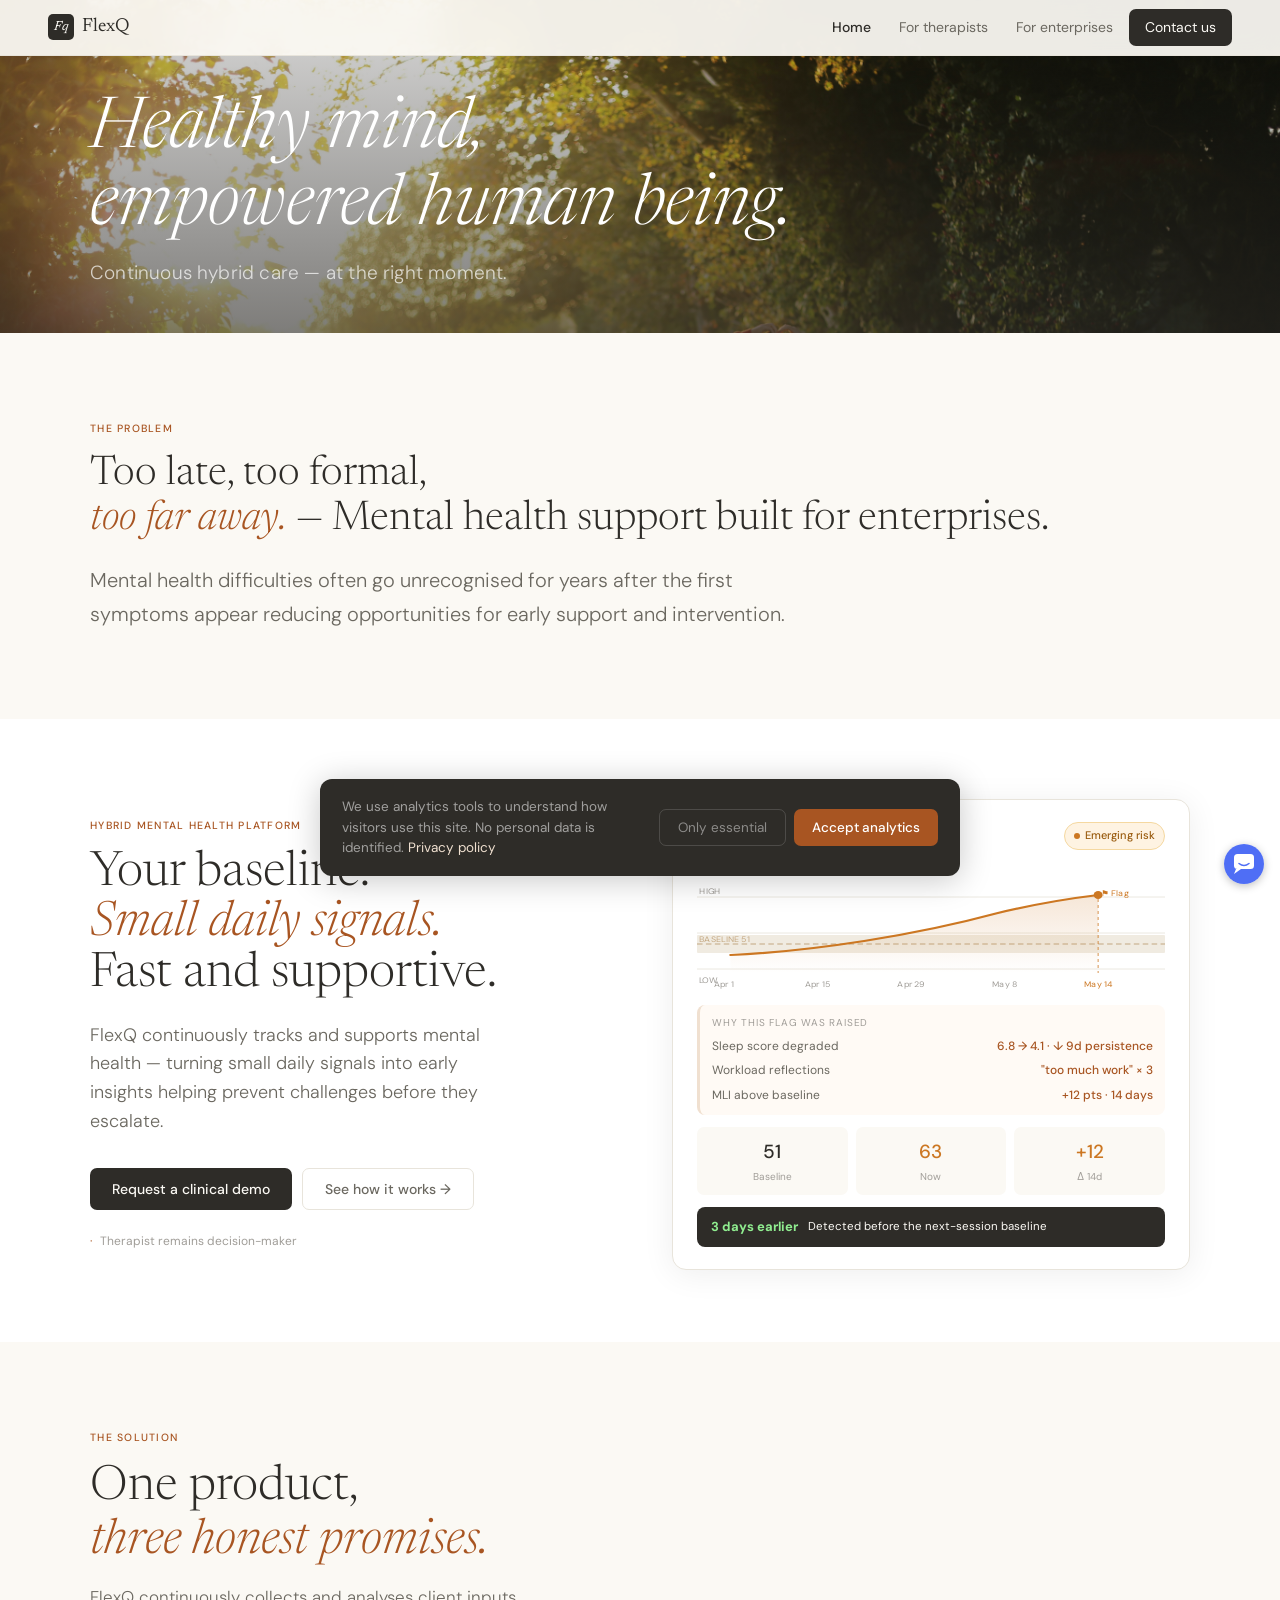
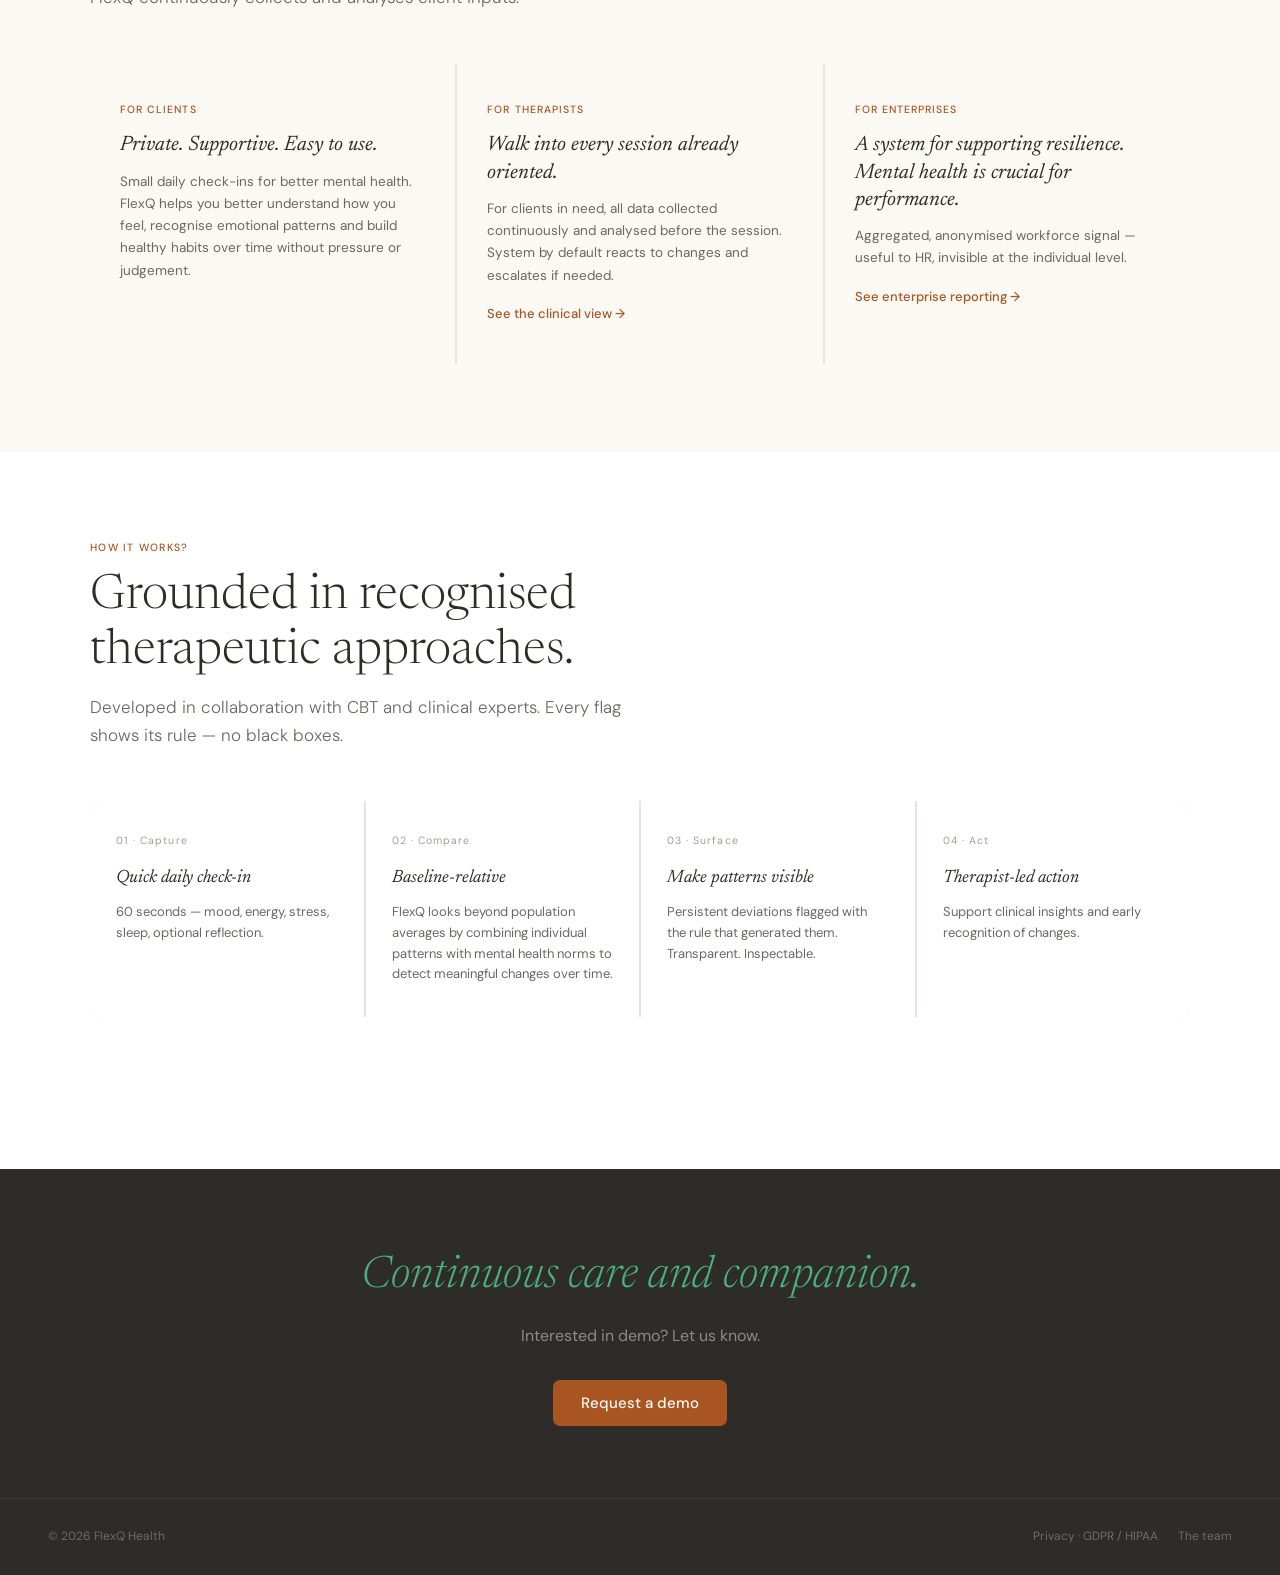
==== commit 1f363828: "updated heading , color change , removed unnecessary sentences" ====
--- a/index.html
+++ b/index.html
@@ -47,7 +47,7 @@
     </div>
   </div>
 
-  <div class="hero-outer"><div class="hero-grid">
+  <div class="hero-outer" style="background:#fff"><div class="hero-grid">
     <div>
       <div class="eyebrow">Hybrid Mental Health Platform</div>
       <h1 class="hero-h1">Your baseline.<br><em>Small daily signals.</em><br>Fast and supportive.</h1>
@@ -142,7 +142,7 @@
   </div>
 
   <div class="cta-band">
-    <h2>Continuous care and companion.</h2>
+    <h2 style="color:#4caf82">Continuous care and companion.</h2>
     <p>Interested in demo? Let us know.</p>
     <button class="btn btn-accent" style="font-size:15px;padding:13px 28px" onclick="openContact()">Request a demo</button>
   </div>
--- a/css/site.css
+++ b/css/site.css
@@ -93,7 +93,7 @@
   display:grid;grid-template-columns:1fr 1fr;gap:64px;align-items:center;
   padding:80px 0 72px;max-width:1100px;margin:0 auto;
 }
-.hero-h1{font-family:'Newsreader',serif;font-size:clamp(48px,5.5vw,70px);font-weight:300;line-height:1.04;margin-bottom:20px}
+.hero-h1{font-family:'Newsreader',serif;font-size:clamp(34px,3.8vw,52px);font-weight:300;line-height:1.04;margin-bottom:20px}
 .hero-h1 em{font-style:italic;color:var(--accent)}
 .hero-sub{font-size:18px;color:var(--mid);font-weight:300;line-height:1.6;margin-bottom:32px;max-width:420px}
 .hero-actions{display:flex;gap:10px;flex-wrap:wrap;margin-bottom:22px}
